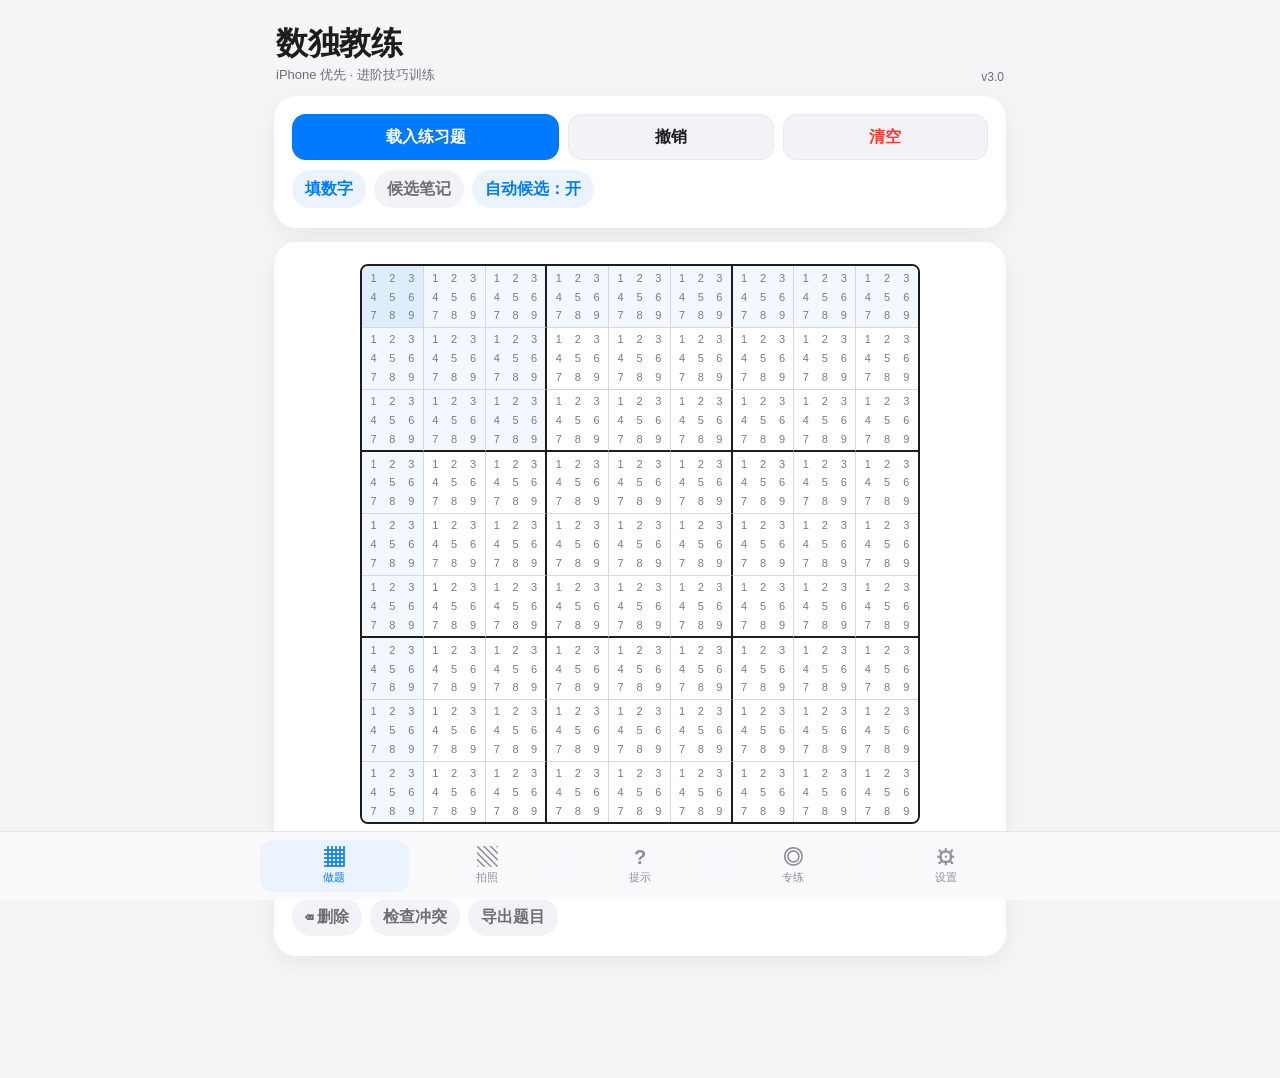
==== test/index.html @ b289c88f "Add files via upload" ====
<!doctype html>
<html lang="zh-CN">
<head>
<meta charset="utf-8">
<meta name="viewport" content="width=device-width,initial-scale=1,viewport-fit=cover,user-scalable=no">
<title>数独教练</title>
<meta name="theme-color" content="#f5f5f7">
<meta name="apple-mobile-web-app-capable" content="yes">
<meta name="apple-mobile-web-app-status-bar-style" content="default">
<meta name="apple-mobile-web-app-title" content="数独教练">
<link rel="manifest" href="./manifest.webmanifest">
<link rel="apple-touch-icon" href="./icons/icon-192.png">
<style>
:root{
  --bg:#f5f5f7;--card:#fff;--text:#1d1d1f;--muted:#6e6e73;--line:#d2d2d7;
  --accent:#007aff;--accent-soft:#eaf3ff;--danger:#ff3b30;--ok:#34c759;
  --shadow:0 8px 24px rgba(0,0,0,.06);
}
*{box-sizing:border-box;-webkit-tap-highlight-color:transparent}
html,body{margin:0;background:var(--bg);color:var(--text);font-family:-apple-system,BlinkMacSystemFont,"SF Pro Text","PingFang SC","Helvetica Neue",Arial,sans-serif}
body{padding:env(safe-area-inset-top) 0 calc(86px + env(safe-area-inset-bottom));}
button,select,input{font:inherit}
button{border:0;background:none;color:inherit}
.app{max-width:760px;margin:auto;padding:14px 14px 22px}
.topbar{display:flex;align-items:flex-end;justify-content:space-between;gap:12px;padding:4px 2px 12px}
.brand h1{font-size:28px;line-height:1.1;margin:0;font-weight:800;letter-spacing:-.4px}
.brand p{margin:5px 0 0;font-size:13px;color:var(--muted)}
.version{font-size:12px;color:var(--muted);white-space:nowrap}
.card{background:var(--card);border-radius:22px;padding:14px;box-shadow:var(--shadow);margin-bottom:14px}
.hero-actions{display:grid;grid-template-columns:1.3fr 1fr 1fr;gap:9px}
.btn{min-height:46px;border-radius:14px;padding:10px 12px;background:#f2f2f7;font-weight:650;color:var(--text);border:1px solid rgba(0,0,0,.04)}
.btn.primary{background:var(--accent);color:#fff}
.btn.soft{background:var(--accent-soft);color:var(--accent)}
.btn.danger{color:var(--danger)}
.btn:active{transform:scale(.985)}
.sudoku-wrap{display:flex;justify-content:center;padding:4px 0 8px}
.board{width:min(100%,560px);aspect-ratio:1;display:grid;grid-template-columns:repeat(9,1fr);background:#fff;border:2.5px solid #1d1d1f;border-radius:8px;overflow:hidden}
.cell{position:relative;min-width:0;border-right:1px solid #d8d8dc;border-bottom:1px solid #d8d8dc;background:#fff}
.cell:nth-child(3n){border-right:2px solid #1d1d1f}
.cell:nth-child(9n){border-right:0}
.cell:nth-child(n+19):nth-child(-n+27),.cell:nth-child(n+46):nth-child(-n+54){border-bottom:2px solid #1d1d1f}
.cell:nth-child(n+73){border-bottom:0}
.cell.selected{background:#dfeeff}
.cell.peer{background:#f3f8ff}
.cell.same{background:#eaf3ff}
.cell.conflict{background:#ffe8e6}
.big{position:absolute;inset:0;display:flex;align-items:center;justify-content:center;font-size:clamp(20px,6.7vw,34px);font-weight:600}
.given .big{font-weight:800;color:#111}
.user .big{color:var(--accent)}
.cands{position:absolute;inset:2px;display:grid;grid-template-columns:repeat(3,1fr);grid-template-rows:repeat(3,1fr);font-size:clamp(7px,2.2vw,11px);color:#7a7a80}
.cand{display:flex;align-items:center;justify-content:center}
.keypad{display:grid;grid-template-columns:repeat(9,1fr);gap:6px;margin-top:10px}
.key{min-height:46px;border-radius:12px;background:#f2f2f7;color:var(--accent);font-size:22px;font-weight:700}
.key:active{background:#e5e5ea}
.mode-row{display:flex;gap:8px;margin-top:10px;overflow:auto;padding-bottom:2px}
.pill{flex:0 0 auto;min-height:38px;border-radius:999px;padding:8px 13px;background:#f2f2f7;color:var(--muted);font-weight:650}
.pill.active{background:var(--accent-soft);color:var(--accent)}
.section-title{font-size:19px;font-weight:800;margin:2px 0 10px}
.hint-box{background:#f7f7f9;border-radius:16px;padding:13px;line-height:1.6;font-size:14px;min-height:84px}
.hint-actions{display:grid;grid-template-columns:repeat(3,1fr);gap:8px;margin-top:10px}
.progress-shell{height:10px;background:#e5e5ea;border-radius:999px;overflow:hidden;margin-top:12px}
.progress-bar{height:100%;width:0;background:var(--accent);transition:width .2s ease}
.progress-meta{display:flex;justify-content:space-between;gap:10px;margin-top:8px;font-size:12px;color:var(--muted)}
.photo-box{border:1px dashed #c7c7cc;border-radius:18px;padding:14px;text-align:center;background:#fafafa}
.photo-box img{max-width:100%;border-radius:14px;display:none;margin-top:10px}
.review-grid{display:grid;grid-template-columns:repeat(9,1fr);gap:3px;margin-top:10px}
.review-cell{aspect-ratio:1;display:flex;align-items:center;justify-content:center;border-radius:7px;background:#f2f2f7;font-size:14px}
.review-cell.low{background:#fff2d7}
.practice-controls{display:grid;grid-template-columns:1fr 1fr;gap:8px}
.practice-board{margin-top:10px;border:2px solid #1d1d1f;border-radius:8px;overflow:hidden;display:grid;grid-template-columns:repeat(9,1fr);aspect-ratio:1;background:white}
.pcell{position:relative;border-right:1px solid #ddd;border-bottom:1px solid #ddd}
.pcell:nth-child(3n){border-right:2px solid #222}.pcell:nth-child(9n){border-right:0}
.pcell:nth-child(n+19):nth-child(-n+27),.pcell:nth-child(n+46):nth-child(-n+54){border-bottom:2px solid #222}.pcell:nth-child(n+73){border-bottom:0}
.pcands{position:absolute;inset:1px;display:grid;grid-template-columns:repeat(3,1fr);font-size:clamp(7px,2vw,11px)}
.pc{display:flex;align-items:center;justify-content:center;border-radius:4px}
.pc.pick{background:#dfeeff;color:var(--accent);font-weight:800}.pc.answer{background:#dcfce7;color:#166534;font-weight:800}
.tabbar{position:fixed;left:0;right:0;bottom:0;z-index:20;background:rgba(250,250,252,.92);backdrop-filter:blur(18px);-webkit-backdrop-filter:blur(18px);border-top:1px solid rgba(0,0,0,.08);padding:8px max(10px,env(safe-area-inset-right)) calc(8px + env(safe-area-inset-bottom)) max(10px,env(safe-area-inset-left))}
.tabbar-inner{max-width:760px;margin:auto;display:grid;grid-template-columns:repeat(5,1fr);gap:4px}
.tab{min-height:52px;border-radius:13px;font-size:11px;color:#8e8e93;display:flex;flex-direction:column;align-items:center;justify-content:center;gap:3px}
.tab b{font-size:20px;line-height:1}.tab.active{color:var(--accent);background:var(--accent-soft)}
.page{display:none}.page.active{display:block}
.setting-row{display:flex;justify-content:space-between;gap:14px;align-items:center;padding:12px 2px;border-bottom:1px solid #eee}
.setting-row:last-child{border-bottom:0}
.toggle{width:51px;height:31px;border-radius:999px;background:#d1d1d6;padding:2px;position:relative}
.toggle::after{content:"";position:absolute;width:27px;height:27px;border-radius:50%;background:white;left:2px;top:2px;box-shadow:0 1px 4px rgba(0,0,0,.2);transition:.2s}
.toggle.on{background:var(--ok)}.toggle.on::after{left:22px}
.small{font-size:12px;color:var(--muted);line-height:1.5}
.status-good{color:#16803b}.status-bad{color:var(--danger)}
@media(min-width:700px){.app{padding-top:22px}.brand h1{font-size:32px}.keypad{gap:9px}.card{padding:18px}}
</style>
</head>
<body>
<main class="app">
  <header class="topbar">
    <div class="brand"><h1>数独教练</h1><p>iPhone 优先 · 进阶技巧训练</p></div>
    <div class="version">v3.0</div>
  </header>

  <section id="page-solve" class="page active">
    <div class="card">
      <div class="hero-actions">
        <button class="btn primary" id="sampleBtn">载入练习题</button>
        <button class="btn" id="undoBtn">撤销</button>
        <button class="btn danger" id="clearBtn">清空</button>
      </div>
      <div class="mode-row">
        <button class="pill active" id="valueModeBtn">填数字</button>
        <button class="pill" id="candidateModeBtn">候选笔记</button>
        <button class="pill active" id="autoCandBtn">自动候选：开</button>
      </div>
    </div>

    <div class="card">
      <div class="sudoku-wrap"><div id="board" class="board" aria-label="数独棋盘"></div></div>
      <div id="keypad" class="keypad"></div>
      <div class="mode-row">
        <button class="pill" id="eraseBtn">⌫ 删除</button>
        <button class="pill" id="checkBtn">检查冲突</button>
        <button class="pill" id="copyBtn">导出题目</button>
      </div>
    </div>
  </section>

  <section id="page-photo" class="page">
    <div class="card">
      <div class="section-title">拍照 / 照片导入</div>
      <div class="photo-box">
        <button class="btn primary" id="pickPhotoBtn">拍照或选择照片</button>
        <input id="photoInput" type="file" accept="image/*" capture="environment" hidden>
        <img id="photoPreview" alt="照片预览">
        <div class="small" style="margin-top:10px">建议正对数独拍摄。OCR 只在此页面按需加载，即使识别失败也不会影响做题功能。</div>
      </div>
      <button class="btn soft" id="recognizeBtn" style="width:100%;margin-top:12px" disabled>识别题目</button>
      <div class="progress-shell"><div id="ocrBar" class="progress-bar"></div></div>
      <div class="progress-meta"><span id="ocrStage">等待照片</span><span id="ocrPct">0%</span></div>
      <div id="ocrReview" class="review-grid"></div>
      <button class="btn primary" id="importOcrBtn" style="width:100%;margin-top:12px;display:none">确认导入棋盘</button>
    </div>
  </section>

  <section id="page-hint" class="page">
    <div class="card">
      <div class="section-title">分层提示</div>
      <div class="hint-box" id="hintBox">先在“做题”页输入或导入数独，再回来获取提示。</div>
      <div class="hint-actions">
        <button class="btn primary" data-hint="1">提示 1</button>
        <button class="btn" data-hint="2">提示 2</button>
        <button class="btn soft" data-hint="3">完整逻辑</button>
      </div>
      <div class="small" style="margin-top:10px">当前版本优先识别：单数、隐藏单数、锁定候选、裸对、XY-Wing、W-Wing。后续可继续加 AIC / ALS 等。</div>
    </div>
  </section>

  <section id="page-practice" class="page">
    <div class="card">
      <div class="section-title">特定技巧专练</div>
      <div class="practice-controls">
        <select class="btn" id="practiceSkill">
          <option value="w">W-Wing</option><option value="xy">XY-Wing</option><option value="x">X-Wing</option>
        </select>
        <button class="btn primary" id="newPracticeBtn">生成新题</button>
      </div>
      <div id="practiceBoard" class="practice-board"></div>
      <div class="mode-row">
        <button class="pill" id="practiceCheck">检查</button>
        <button class="pill" id="practiceHint">提示</button>
        <button class="pill" id="practiceAnswer">答案</button>
      </div>
      <div id="practiceMsg" class="hint-box" style="margin-top:10px">点“生成新题”开始。</div>
    </div>
  </section>

  <section id="page-settings" class="page">
    <div class="card">
      <div class="section-title">设置</div>
      <div class="setting-row"><div><b>自动候选</b><div class="small">空格自动显示合法候选</div></div><button class="toggle on" id="autoToggle"></button></div>
      <div class="setting-row"><div><b>高亮同数字</b><div class="small">选择数字时高亮同数字</div></div><button class="toggle on" id="sameToggle"></button></div>
      <div class="setting-row"><div><b>安装状态</b><div class="small" id="installState">检测中…</div></div></div>
      <div class="setting-row"><div><b>数据</b><div class="small">当前版本仅保存在本机浏览器中</div></div><button class="btn" id="resetBtn">重置</button></div>
    </div>
  </section>
</main>

<nav class="tabbar">
  <div class="tabbar-inner">
    <button class="tab active" data-page="solve"><b>▦</b><span>做题</span></button>
    <button class="tab" data-page="photo"><b>▧</b><span>拍照</span></button>
    <button class="tab" data-page="hint"><b>?</b><span>提示</span></button>
    <button class="tab" data-page="practice"><b>◎</b><span>专练</span></button>
    <button class="tab" data-page="settings"><b>⚙</b><span>设置</span></button>
  </div>
</nav>

<script>
(()=>{
'use strict';
const ALL=[1,2,3,4,5,6,7,8,9];
const state={values:Array(81).fill(0),givens:new Set(),notes:Array.from({length:81},()=>new Set()),selected:0,mode:'value',auto:true,highlightSame:true,history:[],ocr:Array(81).fill(0)};
const $=s=>document.querySelector(s), $$=s=>[...document.querySelectorAll(s)];
const rc=i=>[Math.floor(i/9),i%9], idx=(r,c)=>r*9+c, name=i=>{const [r,c]=rc(i);return `R${r+1}C${c+1}`};
function peers(i){const [r,c]=rc(i),s=new Set();for(let k=0;k<9;k++){s.add(idx(r,k));s.add(idx(k,c))}const br=Math.floor(r/3)*3,bc=Math.floor(c/3)*3;for(let rr=br;rr<br+3;rr++)for(let cc=bc;cc<bc+3;cc++)s.add(idx(rr,cc));s.delete(i);return s}
function cand(i){if(state.values[i])return [];const used=new Set([...peers(i)].map(j=>state.values[j]).filter(Boolean));return ALL.filter(n=>!used.has(n))}
function snapshot(){state.history.push({values:[...state.values],givens:[...state.givens],notes:state.notes.map(s=>[...s])});if(state.history.length>40)state.history.shift()}
function restore(x){state.values=[...x.values];state.givens=new Set(x.givens);state.notes=x.notes.map(a=>new Set(a));render()}
function hasConflict(i){const v=state.values[i];if(!v)return false;return [...peers(i)].some(j=>state.values[j]===v)}
function render(){
 const b=$('#board');b.innerHTML='';
 const pset=peers(state.selected), sv=state.values[state.selected];
 for(let i=0;i<81;i++){
   const d=document.createElement('button');d.type='button';d.className='cell';
   if(i===state.selected)d.classList.add('selected');else if(pset.has(i))d.classList.add('peer');
   if(state.highlightSame&&sv&&state.values[i]===sv)d.classList.add('same');
   if(hasConflict(i))d.classList.add('conflict');
   if(state.givens.has(i))d.classList.add('given');else if(state.values[i])d.classList.add('user');
   if(state.values[i]){const x=document.createElement('div');x.className='big';x.textContent=state.values[i];d.appendChild(x)}
   else{const cs=document.createElement('div');cs.className='cands';const arr=state.auto?cand(i):[...state.notes[i]];for(const n of ALL){const s=document.createElement('span');s.className='cand';s.textContent=arr.includes(n)?n:'';cs.appendChild(s)}d.appendChild(cs)}
   d.addEventListener('click',()=>{state.selected=i;render()});b.appendChild(d);
 }
 $('#autoCandBtn').textContent='自动候选：'+(state.auto?'开':'关');$('#autoCandBtn').classList.toggle('active',state.auto);$('#autoToggle').classList.toggle('on',state.auto);$('#sameToggle').classList.toggle('on',state.highlightSame);
 try{localStorage.setItem('sudokuCoachV3',JSON.stringify({values:state.values,givens:[...state.givens],notes:state.notes.map(s=>[...s]),auto:state.auto,highlightSame:state.highlightSame}))}catch(e){}
}
function enter(n){
 const i=state.selected;if(state.givens.has(i))return;snapshot();
 if(state.mode==='value'){state.values[i]=state.values[i]===n?0:n;state.notes[i].clear()}
 else if(!state.values[i]){state.notes[i].has(n)?state.notes[i].delete(n):state.notes[i].add(n)}
 render()
}
function erase(){const i=state.selected;if(state.givens.has(i))return;snapshot();state.values[i]=0;state.notes[i].clear();render()}
function loadSample(){
 const s='380000000067080053509300008978001346050763009603008570795632000842000635136800297';
 snapshot();state.values=[...s].map(Number);state.givens=new Set(state.values.map((v,i)=>v?i:-1).filter(i=>i>=0));state.notes=Array.from({length:81},()=>new Set());render()
}
for(const n of ALL){const k=document.createElement('button');k.type='button';k.className='key';k.textContent=n;k.addEventListener('click',()=>enter(n));$('#keypad').appendChild(k)}
$('#sampleBtn').onclick=loadSample;
$('#clearBtn').onclick=()=>{snapshot();state.values.fill(0);state.givens.clear();state.notes=Array.from({length:81},()=>new Set());render()};
$('#undoBtn').onclick=()=>{const x=state.history.pop();if(x)restore(x)};
$('#eraseBtn').onclick=erase;
$('#valueModeBtn').onclick=()=>{state.mode='value';$('#valueModeBtn').classList.add('active');$('#candidateModeBtn').classList.remove('active')};
$('#candidateModeBtn').onclick=()=>{state.mode='note';$('#candidateModeBtn').classList.add('active');$('#valueModeBtn').classList.remove('active')};
$('#autoCandBtn').onclick=()=>{state.auto=!state.auto;render()};
$('#autoToggle').onclick=()=>{state.auto=!state.auto;render()};
$('#sameToggle').onclick=()=>{state.highlightSame=!state.highlightSame;render()};
$('#checkBtn').onclick=()=>{const bad=state.values.some((v,i)=>v&&hasConflict(i));alert(bad?'存在行、列或宫冲突。':'当前没有直接冲突。')};
$('#copyBtn').onclick=()=>{const s=state.values.join('');prompt('复制下面的81位题目字符串：',s)};
$('#resetBtn').onclick=()=>{localStorage.removeItem('sudokuCoachV3');location.reload()};

$$('.tab').forEach(t=>t.onclick=()=>{$$('.tab').forEach(x=>x.classList.remove('active'));t.classList.add('active');$$('.page').forEach(x=>x.classList.remove('active'));$('#page-'+t.dataset.page).classList.add('active')});

function units(){const out=[];for(let r=0;r<9;r++)out.push(ALL.map((_,c)=>idx(r,c)));for(let c=0;c<9;c++)out.push(ALL.map((_,r)=>idx(r,c)));for(let br=0;br<3;br++)for(let bc=0;bc<3;bc++){const a=[];for(let r=br*3;r<br*3+3;r++)for(let c=bc*3;c<bc*3+3;c++)a.push(idx(r,c));out.push(a)}return out}
function findStep(){
 // naked single
 for(let i=0;i<81;i++){const c=cand(i);if(!state.values[i]&&c.length===1)return{tech:'裸单',cells:[i],text:`${name(i)} 只有候选 ${c[0]}，因此确定为 ${c[0]}。`,short:'先找候选只剩一个的格。'}}
 // hidden single
 for(const u of units())for(const n of ALL){const ps=u.filter(i=>!state.values[i]&&cand(i).includes(n));if(ps.length===1)return{tech:'隐藏单数',cells:ps,text:`数字 ${n} 在当前单位中只剩 ${name(ps[0])} 可以放。`,short:`只盯数字 ${n}，检查某一行/列/宫是否只剩一个位置。`}}
 // locked candidate
 for(let br=0;br<3;br++)for(let bc=0;bc<3;bc++){const box=[];for(let r=br*3;r<br*3+3;r++)for(let c=bc*3;c<bc*3+3;c++)box.push(idx(r,c));for(const n of ALL){const ps=box.filter(i=>!state.values[i]&&cand(i).includes(n));if(ps.length>=2){const rs=new Set(ps.map(i=>rc(i)[0])),cs=new Set(ps.map(i=>rc(i)[1]));if(rs.size===1){const r=[...rs][0],elim=ALL.map((_,c)=>idx(r,c)).filter(i=>!box.includes(i)&&!state.values[i]&&cand(i).includes(n));if(elim.length)return{tech:'锁定候选（指向）',cells:ps,elim,text:`宫内数字 ${n} 只落在第 ${r+1} 行，因此该行宫外的 ${n} 可删除。`,short:`在某一宫内找数字 ${n} 是否被锁在同一行。`}}if(cs.size===1){const c=[...cs][0],elim=ALL.map((_,r)=>idx(r,c)).filter(i=>!box.includes(i)&&!state.values[i]&&cand(i).includes(n));if(elim.length)return{tech:'锁定候选（指向）',cells:ps,elim,text:`宫内数字 ${n} 只落在第 ${c+1} 列，因此该列宫外的 ${n} 可删除。`,short:`在某一宫内找数字 ${n} 是否被锁在同一列。`}}}}}
 // naked pair
 for(const u of units()){const bis=u.filter(i=>!state.values[i]&&cand(i).length===2);for(let a=0;a<bis.length;a++)for(let b=a+1;b<bis.length;b++){const ca=cand(bis[a]).join(''),cb=cand(bis[b]).join('');if(ca===cb){const nums=cand(bis[a]),elim=u.filter(i=>i!==bis[a]&&i!==bis[b]&&!state.values[i]&&cand(i).some(n=>nums.includes(n)));if(elim.length)return{tech:'裸对',cells:[bis[a],bis[b]],elim,text:`${name(bis[a])} 与 ${name(bis[b])} 构成 {${nums.join(',')}} 裸对，因此同单位其他格可删除这两个候选。`,short:`找两个候选完全相同的双候选格。`}}}}
 return null
}
$$('[data-hint]').forEach(btn=>btn.onclick=()=>{const step=findStep();const lv=+btn.dataset.hint;if(!step){$('#hintBox').textContent='当前基础引擎没有找到可直接推进的步骤。后续版本会继续增加 Wing/AIC 等更高阶链式技巧。';return}$('#hintBox').innerHTML=lv===1?`<b>${step.tech}</b><br>${step.short}`:lv===2?`<b>${step.tech}</b><br>关键位置：${step.cells.map(name).join('、')}${step.elim?'<br>关注可删除位置：'+step.elim.map(name).join('、'):''}`:`<b>${step.tech}</b><br>${step.text}`});

let photoFile=null;
$('#pickPhotoBtn').onclick=()=>$('#photoInput').click();
$('#photoInput').onchange=e=>{photoFile=e.target.files?.[0]||null;if(!photoFile)return;const url=URL.createObjectURL(photoFile);$('#photoPreview').src=url;$('#photoPreview').style.display='block';$('#recognizeBtn').disabled=false;$('#ocrStage').textContent='照片已载入';$('#ocrPct').textContent='0%'};
function progress(p,s){$('#ocrBar').style.width=p+'%';$('#ocrPct').textContent=Math.round(p)+'%';$('#ocrStage').textContent=s}
async function loadTesseract(){
 if(window.Tesseract)return;
 await new Promise((res,rej)=>{const sc=document.createElement('script');sc.src='https://cdn.jsdelivr.net/npm/tesseract.js@5/dist/tesseract.min.js';sc.onload=res;sc.onerror=()=>rej(new Error('OCR组件加载失败'));document.head.appendChild(sc)})
}
$('#recognizeBtn').onclick=async()=>{
 if(!photoFile)return;$('#recognizeBtn').disabled=true;progress(5,'准备图像');
 try{
   await loadTesseract();progress(18,'加载 OCR 引擎');
   const worker=await Tesseract.createWorker('eng',1,{logger:m=>{if(m.status==='recognizing text')progress(25+65*(m.progress||0),'识别中')}});await worker.setParameters({tessedit_char_whitelist:'123456789',tessedit_pageseg_mode:'6'});
   const {data}=await worker.recognize(photoFile);await worker.terminate();progress(94,'解析结果');
   // OCR整图仅作初步识别：取识别出的数字序列，用户需复核
   const digs=(data.text||'').replace(/[^1-9]/g,'').slice(0,81).split('').map(Number);state.ocr=Array(81).fill(0);digs.forEach((n,i)=>state.ocr[i]=n);renderReview();progress(100,'完成，请人工复核');$('#importOcrBtn').style.display='block';
 }catch(e){progress(0,'识别失败：'+e.message)}
 finally{$('#recognizeBtn').disabled=false}
};
function renderReview(){const g=$('#ocrReview');g.innerHTML='';for(let i=0;i<81;i++){const d=document.createElement('button');d.type='button';d.className='review-cell';d.textContent=state.ocr[i]||'';d.onclick=()=>{const v=prompt(`${name(i)}：输入 1-9，留空删除`,state.ocr[i]||'');if(v===null)return;state.ocr[i]=/^[1-9]$/.test(v)?+v:0;renderReview()};g.appendChild(d)}}
$('#importOcrBtn').onclick=()=>{snapshot();state.values=[...state.ocr];state.givens=new Set(state.values.map((v,i)=>v?i:-1).filter(i=>i>=0));render();$$('.tab').find(t=>t.dataset.page==='solve').click()};

let prac={cells:Array.from({length:81},()=>new Set()),ans:[],sel:new Set(),msg:''};
function pkey(i,n){return i+'-'+n} function prAdd(i,ns){ns.forEach(n=>prac.cells[i].add(n))}
function genPractice(){
 prac={cells:Array.from({length:81},()=>new Set()),ans:[],sel:new Set(),msg:''};const sk=$('#practiceSkill').value;
 if(sk==='w'){prAdd(idx(1,1),[1,2]);prAdd(idx(1,5),[1,3]);prAdd(idx(6,5),[1,4]);prAdd(idx(6,7),[1,2]);prAdd(idx(1,7),[2,5]);prac.ans=[[idx(1,7),2]];prac.msg='寻找两个相同双候选翼，并用强链把其中一个数字连接起来。'}
 else if(sk==='xy'){prAdd(idx(4,4),[1,2]);prAdd(idx(4,1),[1,3]);prAdd(idx(1,4),[2,3]);prAdd(idx(1,1),[3,4]);prac.ans=[[idx(1,1),3]];prac.msg='找枢轴 {A,B} 与两个翼 {A,C}/{B,C}。'}
 else {prAdd(idx(1,2),[1,3]);prAdd(idx(1,7),[1,4]);prAdd(idx(6,2),[1,2]);prAdd(idx(6,7),[1,5]);prAdd(idx(3,2),[1,6]);prAdd(idx(8,7),[1,7]);prac.ans=[[idx(3,2),1],[idx(8,7),1]];prac.msg='只盯同一个数字，找两行×两列矩形。'}
 renderPractice();$('#practiceMsg').textContent='点选你认为可以删除的候选数字。'
}
function renderPractice(show=false){const b=$('#practiceBoard');b.innerHTML='';const aset=new Set(prac.ans.map(x=>pkey(...x)));for(let i=0;i<81;i++){const c=document.createElement('div');c.className='pcell';const cs=document.createElement('div');cs.className='pcands';for(const n of ALL){const s=document.createElement('button');s.type='button';s.className='pc';s.textContent=prac.cells[i].has(n)?n:'';const k=pkey(i,n);if(prac.sel.has(k))s.classList.add('pick');if(show&&aset.has(k))s.classList.add('answer');if(s.textContent)s.onclick=()=>{prac.sel.has(k)?prac.sel.delete(k):prac.sel.add(k);renderPractice(show)};cs.appendChild(s)}c.appendChild(cs);b.appendChild(c)}}
$('#newPracticeBtn').onclick=genPractice;$('#practiceHint').onclick=()=>$('#practiceMsg').textContent=prac.msg||'先生成一题。';$('#practiceAnswer').onclick=()=>{renderPractice(true);$('#practiceMsg').textContent='绿色候选为可删除答案。'};$('#practiceCheck').onclick=()=>{const a=new Set(prac.ans.map(x=>pkey(...x)));const ok=prac.sel.size===a.size&&[...prac.sel].every(x=>a.has(x));$('#practiceMsg').textContent=ok?'正确。':'还不完全正确，可以再观察结构。'};

try{const x=JSON.parse(localStorage.getItem('sudokuCoachV3')||'null');if(x){state.values=x.values||state.values;state.givens=new Set(x.givens||[]);state.notes=(x.notes||[]).length===81?x.notes.map(a=>new Set(a)):state.notes;state.auto=x.auto!==false;state.highlightSame=x.highlightSame!==false}}catch(e){}
$('#installState').textContent=window.matchMedia('(display-mode: standalone)').matches?'已从主屏幕作为 App 运行':'当前在浏览器中运行，可“添加到主屏幕”';
render();genPractice();
})();
</script>
<script>
if('serviceWorker' in navigator){window.addEventListener('load',()=>navigator.serviceWorker.register('./service-worker.js').catch(console.warn))}
</script>
</body></html>
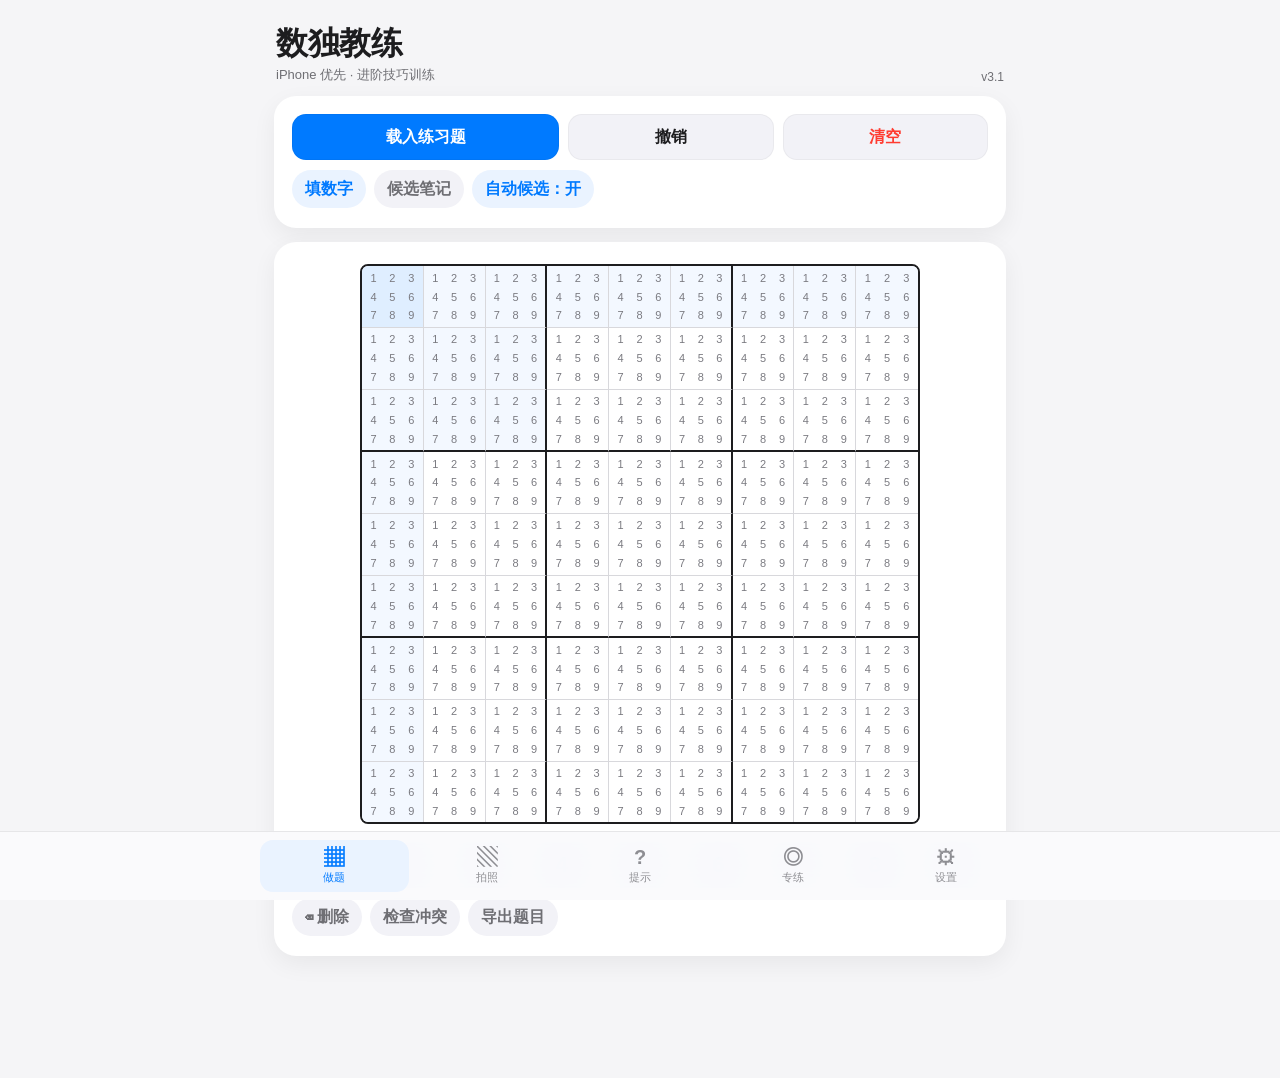
==== commit 4d706672: "Add files via upload" ====
--- a/test/index.html
+++ b/test/index.html
@@ -63,6 +63,18 @@
 .progress-meta{display:flex;justify-content:space-between;gap:10px;margin-top:8px;font-size:12px;color:var(--muted)}
 .photo-box{border:1px dashed #c7c7cc;border-radius:18px;padding:14px;text-align:center;background:#fafafa}
 .photo-box img{max-width:100%;border-radius:14px;display:none;margin-top:10px}
+.photo-stage{position:relative;margin-top:12px;display:none;touch-action:none}
+.photo-stage canvas{display:block;width:100%;height:auto;border-radius:14px;background:#111}
+.crop-corner{position:absolute;width:30px;height:30px;border-radius:50%;background:var(--accent);border:4px solid #fff;box-shadow:0 2px 8px rgba(0,0,0,.22);transform:translate(-50%,-50%);touch-action:none}
+.crop-help{margin-top:9px;font-size:12px;color:var(--muted);line-height:1.5}
+.review-grid{border:2px solid #1d1d1f;border-radius:8px;overflow:hidden;gap:0;background:#fff}
+.review-cell{border-radius:0;border-right:1px solid #d8d8dc;border-bottom:1px solid #d8d8dc;background:#fff}
+.review-cell:nth-child(3n){border-right:2px solid #1d1d1f}
+.review-cell:nth-child(9n){border-right:0}
+.review-cell:nth-child(n+19):nth-child(-n+27),.review-cell:nth-child(n+46):nth-child(-n+54){border-bottom:2px solid #1d1d1f}
+.review-cell:nth-child(n+73){border-bottom:0}
+.review-cell.low{background:#fff2d7}
+
 .review-grid{display:grid;grid-template-columns:repeat(9,1fr);gap:3px;margin-top:10px}
 .review-cell{aspect-ratio:1;display:flex;align-items:center;justify-content:center;border-radius:7px;background:#f2f2f7;font-size:14px}
 .review-cell.low{background:#fff2d7}
@@ -93,7 +105,7 @@
 <main class="app">
   <header class="topbar">
     <div class="brand"><h1>数独教练</h1><p>iPhone 优先 · 进阶技巧训练</p></div>
-    <div class="version">v3.0</div>
+    <div class="version">v3.1</div>
   </header>
 
   <section id="page-solve" class="page active">
@@ -127,10 +139,20 @@
       <div class="photo-box">
         <button class="btn primary" id="pickPhotoBtn">拍照或选择照片</button>
         <input id="photoInput" type="file" accept="image/*" capture="environment" hidden>
-        <img id="photoPreview" alt="照片预览">
-        <div class="small" style="margin-top:10px">建议正对数独拍摄。OCR 只在此页面按需加载，即使识别失败也不会影响做题功能。</div>
-      </div>
-      <button class="btn soft" id="recognizeBtn" style="width:100%;margin-top:12px" disabled>识别题目</button>
+        <div id="photoStage" class="photo-stage">
+          <canvas id="photoCanvas"></canvas>
+          <button type="button" class="crop-corner" id="corner0" aria-label="左上角"></button>
+          <button type="button" class="crop-corner" id="corner1" aria-label="右上角"></button>
+          <button type="button" class="crop-corner" id="corner2" aria-label="右下角"></button>
+          <button type="button" class="crop-corner" id="corner3" aria-label="左下角"></button>
+        </div>
+        <div class="crop-help">照片载入后，把 4 个蓝点拖到数独外框四个角。新版会先切成 81 格，再过滤小号备注数字，只把“居中、尺寸足够大的主数字”交给 OCR。</div>
+      </div>
+      <div class="hero-actions" style="margin-top:12px">
+        <button class="btn" id="resetCornersBtn" disabled>重置四角</button>
+        <button class="btn" id="rotatePhotoBtn" disabled>旋转90°</button>
+        <button class="btn soft" id="recognizeBtn" disabled>识别题目</button>
+      </div>
       <div class="progress-shell"><div id="ocrBar" class="progress-bar"></div></div>
       <div class="progress-meta"><span id="ocrStage">等待照片</span><span id="ocrPct">0%</span></div>
       <div id="ocrReview" class="review-grid"></div>
@@ -260,27 +282,116 @@
 }
 $$('[data-hint]').forEach(btn=>btn.onclick=()=>{const step=findStep();const lv=+btn.dataset.hint;if(!step){$('#hintBox').textContent='当前基础引擎没有找到可直接推进的步骤。后续版本会继续增加 Wing/AIC 等更高阶链式技巧。';return}$('#hintBox').innerHTML=lv===1?`<b>${step.tech}</b><br>${step.short}`:lv===2?`<b>${step.tech}</b><br>关键位置：${step.cells.map(name).join('、')}${step.elim?'<br>关注可删除位置：'+step.elim.map(name).join('、'):''}`:`<b>${step.tech}</b><br>${step.text}`});
 
-let photoFile=null;
+let photoImage=null, photoRotation=0, photoCorners=[], reviewConfidence=Array(81).fill(0);
+const photoCanvas=$('#photoCanvas'), photoCtx=photoCanvas.getContext('2d',{willReadFrequently:true});
+const cornerEls=[0,1,2,3].map(i=>$('#corner'+i));
+
 $('#pickPhotoBtn').onclick=()=>$('#photoInput').click();
-$('#photoInput').onchange=e=>{photoFile=e.target.files?.[0]||null;if(!photoFile)return;const url=URL.createObjectURL(photoFile);$('#photoPreview').src=url;$('#photoPreview').style.display='block';$('#recognizeBtn').disabled=false;$('#ocrStage').textContent='照片已载入';$('#ocrPct').textContent='0%'};
-function progress(p,s){$('#ocrBar').style.width=p+'%';$('#ocrPct').textContent=Math.round(p)+'%';$('#ocrStage').textContent=s}
+$('#photoInput').onchange=e=>{
+  const file=e.target.files?.[0]; if(!file)return;
+  const img=new Image();
+  img.onload=()=>{photoImage=img;photoRotation=0;drawPhoto();$('#recognizeBtn').disabled=false;$('#resetCornersBtn').disabled=false;$('#rotatePhotoBtn').disabled=false;progress(0,'照片已载入，请先对齐四角')};
+  img.src=URL.createObjectURL(file);
+};
+function rotatedDims(){return photoRotation%180===0?[photoImage.naturalWidth,photoImage.naturalHeight]:[photoImage.naturalHeight,photoImage.naturalWidth]}
+function drawPhoto(){
+  if(!photoImage)return;
+  const [rw,rh]=rotatedDims(), maxW=1000, scale=Math.min(1,maxW/rw);
+  photoCanvas.width=Math.round(rw*scale);photoCanvas.height=Math.round(rh*scale);
+  photoCtx.save();photoCtx.clearRect(0,0,photoCanvas.width,photoCanvas.height);photoCtx.scale(scale,scale);
+  if(photoRotation===0)photoCtx.drawImage(photoImage,0,0);
+  else if(photoRotation===90){photoCtx.translate(rw,0);photoCtx.rotate(Math.PI/2);photoCtx.drawImage(photoImage,0,0)}
+  else if(photoRotation===180){photoCtx.translate(rw,rh);photoCtx.rotate(Math.PI);photoCtx.drawImage(photoImage,0,0)}
+  else {photoCtx.translate(0,rh);photoCtx.rotate(-Math.PI/2);photoCtx.drawImage(photoImage,0,0)}
+  photoCtx.restore();$('#photoStage').style.display='block';resetCorners()
+}
+function resetCorners(){
+  const w=photoCanvas.width,h=photoCanvas.height,m=Math.max(12,Math.min(w,h)*.05);
+  photoCorners=[[m,m],[w-m,m],[w-m,h-m],[m,h-m]];updateCorners()
+}
+function updateCorners(){
+  const rect=photoCanvas.getBoundingClientRect(),sx=rect.width/photoCanvas.width,sy=rect.height/photoCanvas.height;
+  cornerEls.forEach((el,i)=>{el.style.left=photoCorners[i][0]*sx+'px';el.style.top=photoCorners[i][1]*sy+'px'})
+}
+window.addEventListener('resize',()=>{if(photoImage)updateCorners()});
+cornerEls.forEach((el,i)=>{
+  let drag=false;
+  const move=e=>{if(!drag)return;e.preventDefault();const rect=photoCanvas.getBoundingClientRect();const sx=photoCanvas.width/rect.width,sy=photoCanvas.height/rect.height;const p=e.touches?e.touches[0]:e;photoCorners[i]=[Math.max(0,Math.min(photoCanvas.width,(p.clientX-rect.left)*sx)),Math.max(0,Math.min(photoCanvas.height,(p.clientY-rect.top)*sy))];updateCorners()};
+  el.addEventListener('pointerdown',e=>{drag=true;el.setPointerCapture?.(e.pointerId);e.preventDefault()});
+  el.addEventListener('pointermove',move);el.addEventListener('pointerup',()=>drag=false);el.addEventListener('pointercancel',()=>drag=false)
+});
+$('#resetCornersBtn').onclick=resetCorners;
+$('#rotatePhotoBtn').onclick=()=>{photoRotation=(photoRotation+90)%360;drawPhoto()};
+
+function solve8(A,b){const n=8,M=A.map((r,i)=>[...r,b[i]]);for(let c=0;c<n;c++){let p=c;for(let r=c+1;r<n;r++)if(Math.abs(M[r][c])>Math.abs(M[p][c]))p=r;[M[c],M[p]]=[M[p],M[c]];const d=M[c][c];if(Math.abs(d)<1e-10)throw new Error('四角位置无效');for(let j=c;j<=n;j++)M[c][j]/=d;for(let r=0;r<n;r++)if(r!==c){const f=M[r][c];for(let j=c;j<=n;j++)M[r][j]-=f*M[c][j]}}return M.map(r=>r[n])}
+function homography(dst,src){const A=[],b=[];for(let k=0;k<4;k++){const [x,y]=dst[k],[u,v]=src[k];A.push([x,y,1,0,0,0,-u*x,-u*y]);b.push(u);A.push([0,0,0,x,y,1,-v*x,-v*y]);b.push(v)}return [...solve8(A,b),1]}
+function warpBoard(size=720){
+  const out=document.createElement('canvas');out.width=out.height=size;const oc=out.getContext('2d',{willReadFrequently:true});
+  const src=photoCtx.getImageData(0,0,photoCanvas.width,photoCanvas.height),dst=oc.createImageData(size,size);
+  const H=homography([[0,0],[size-1,0],[size-1,size-1],[0,size-1]],photoCorners),sd=src.data,dd=dst.data,sw=src.width,sh=src.height;
+  for(let y=0;y<size;y++)for(let x=0;x<size;x++){const den=H[6]*x+H[7]*y+H[8],u=(H[0]*x+H[1]*y+H[2])/den,v=(H[3]*x+H[4]*y+H[5])/den,xi=Math.round(u),yi=Math.round(v),di=(y*size+x)*4;if(xi>=0&&xi<sw&&yi>=0&&yi<sh){const si=(yi*sw+xi)*4;dd[di]=sd[si];dd[di+1]=sd[si+1];dd[di+2]=sd[si+2];dd[di+3]=255}else{dd[di]=dd[di+1]=dd[di+2]=255;dd[di+3]=255}}
+  oc.putImageData(dst,0,0);return out
+}
+function largestComponent(bin,w,h){
+  const seen=new Uint8Array(w*h);let best=null;const dirs=[[1,0],[-1,0],[0,1],[0,-1]];
+  for(let y=1;y<h-1;y++)for(let x=1;x<w-1;x++){const st=y*w+x;if(!bin[st]||seen[st])continue;let stack=[st],area=0,minx=x,maxx=x,miny=y,maxy=y;seen[st]=1;
+    while(stack.length){const q=stack.pop(),qy=Math.floor(q/w),qx=q-qy*w;area++;if(qx<minx)minx=qx;if(qx>maxx)maxx=qx;if(qy<miny)miny=qy;if(qy>maxy)maxy=qy;for(const [dx,dy] of dirs){const nx=qx+dx,ny=qy+dy,ni=ny*w+nx;if(nx>0&&nx<w-1&&ny>0&&ny<h-1&&bin[ni]&&!seen[ni]){seen[ni]=1;stack.push(ni)}}}
+    if(!best||area>best.area)best={area,minx,maxx,miny,maxy}
+  }return best
+}
+function analyzeCell(board,r,c){
+  const S=board.width,cell=S/9,pad=cell*.19,x=c*cell+pad,y=r*cell+pad,ww=cell-2*pad,hh=cell-2*pad,N=96;
+  const cv=document.createElement('canvas');cv.width=cv.height=N;const cx=cv.getContext('2d',{willReadFrequently:true});cx.drawImage(board,x,y,ww,hh,0,0,N,N);
+  const im=cx.getImageData(0,0,N,N),d=im.data;let mean=0;for(let k=0;k<d.length;k+=4)mean+=.299*d[k]+.587*d[k+1]+.114*d[k+2];mean/=N*N;const th=Math.max(75,Math.min(205,mean-34));const bin=new Uint8Array(N*N);
+  for(let p=0,k=0;p<bin.length;p++,k+=4){const g=.299*d[k]+.587*d[k+1]+.114*d[k+2],dark=g<th;bin[p]=dark?1:0;const v=dark?0:255;d[k]=d[k+1]=d[k+2]=v;d[k+3]=255}
+  cx.putImageData(im,0,0);const comp=largestComponent(bin,N,N);
+  if(!comp)return{canvas:cv,isMain:false,score:0};
+  const bw=comp.maxx-comp.minx+1,bh=comp.maxy-comp.miny+1,centerX=(comp.minx+comp.maxx+1)/(2*N),centerY=(comp.miny+comp.maxy+1)/(2*N),areaRatio=comp.area/(N*N);
+  // 主数字通常明显大于候选备注，并位于格子中部。窄的“1”也允许，所以宽度阈值较低。
+  const sizeOK=bh>=N*.40 && bw>=N*.07 && areaRatio>=.018;
+  const centerOK=centerX>=.16&&centerX<=.84&&centerY>=.18&&centerY<=.82;
+  const isMain=sizeOK&&centerOK;
+  const score=Math.min(100,Math.round((bh/N)*70+(areaRatio*300)));
+  return{canvas:cv,isMain,score,metrics:{bw,bh,areaRatio,centerX,centerY}}
+}
+function buildContactSheet(board){
+  const tile=108,gap=10,sheet=document.createElement('canvas');sheet.width=sheet.height=tile*9;const sc=sheet.getContext('2d',{willReadFrequently:true});sc.fillStyle='#fff';sc.fillRect(0,0,sheet.width,sheet.height);
+  const accepted=Array(81).fill(false),scores=Array(81).fill(0);let count=0;
+  for(let r=0;r<9;r++)for(let c=0;c<9;c++){const a=analyzeCell(board,r,c),i=idx(r,c);scores[i]=a.score;if(a.isMain){accepted[i]=true;count++;sc.drawImage(a.canvas,c*tile+gap,r*tile+gap,tile-2*gap,tile-2*gap)}}
+  return{sheet,tile,accepted,scores,count}
+}
 async function loadTesseract(){
  if(window.Tesseract)return;
  await new Promise((res,rej)=>{const sc=document.createElement('script');sc.src='https://cdn.jsdelivr.net/npm/tesseract.js@5/dist/tesseract.min.js';sc.onload=res;sc.onerror=()=>rej(new Error('OCR组件加载失败'));document.head.appendChild(sc)})
 }
+function progress(p,s){$('#ocrBar').style.width=p+'%';$('#ocrPct').textContent=Math.round(p)+'%';$('#ocrStage').textContent=s}
+function parseBoxes(data,tile,accepted,scores){
+  const vals=Array(81).fill(0),conf=Array(81).fill(0),items=[];
+  if(data.tsv){for(const line of data.tsv.trim().split(/\n/).slice(1)){const p=line.split('\t');if(p.length<12)continue;const text=(p.slice(11).join('\t')||'').replace(/[^1-9]/g,'');if(!text)continue;items.push({n:+text[0],left:+p[6],top:+p[7],width:+p[8],height:+p[9],cf:+p[10]})}}
+  if(!items.length&&data.words){for(const w of data.words||[]){const text=(w.text||'').replace(/[^1-9]/g,'');if(text&&w.bbox)items.push({n:+text[0],left:w.bbox.x0,top:w.bbox.y0,width:w.bbox.x1-w.bbox.x0,height:w.bbox.y1-w.bbox.y0,cf:w.confidence||0})}}
+  for(const it of items){const c=Math.floor((it.left+it.width/2)/tile),r=Math.floor((it.top+it.height/2)/tile);if(r<0||r>8||c<0||c>8)continue;const i=idx(r,c);if(!accepted[i])continue;if(it.n>=1&&it.n<=9&&it.cf>=25){vals[i]=it.n;conf[i]=Math.min(100,Math.round((it.cf+scores[i])/2))}}
+  return{vals,conf}
+}
 $('#recognizeBtn').onclick=async()=>{
- if(!photoFile)return;$('#recognizeBtn').disabled=true;progress(5,'准备图像');
+ if(!photoImage)return;$('#recognizeBtn').disabled=true;progress(4,'透视校正并切分 81 格');
  try{
-   await loadTesseract();progress(18,'加载 OCR 引擎');
-   const worker=await Tesseract.createWorker('eng',1,{logger:m=>{if(m.status==='recognizing text')progress(25+65*(m.progress||0),'识别中')}});await worker.setParameters({tessedit_char_whitelist:'123456789',tessedit_pageseg_mode:'6'});
-   const {data}=await worker.recognize(photoFile);await worker.terminate();progress(94,'解析结果');
-   // OCR整图仅作初步识别：取识别出的数字序列，用户需复核
-   const digs=(data.text||'').replace(/[^1-9]/g,'').slice(0,81).split('').map(Number);state.ocr=Array(81).fill(0);digs.forEach((n,i)=>state.ocr[i]=n);renderReview();progress(100,'完成，请人工复核');$('#importOcrBtn').style.display='block';
- }catch(e){progress(0,'识别失败：'+e.message)}
+   const board=warpBoard(720),pack=buildContactSheet(board);progress(16,`已过滤备注，仅保留 ${pack.count} 个疑似主数字格`);
+   await loadTesseract();progress(24,'加载 OCR 引擎');
+   const worker=await Tesseract.createWorker('eng',1,{logger:m=>{if(m.status==='recognizing text')progress(28+62*(m.progress||0),'批量识别主数字')}});
+   await worker.setParameters({tessedit_char_whitelist:'123456789',tessedit_pageseg_mode:'6',preserve_interword_spaces:'1'});
+   const {data}=await worker.recognize(pack.sheet);await worker.terminate();progress(94,'按 9×9 坐标映射结果');
+   const parsed=parseBoxes(data,pack.tile,pack.accepted,pack.scores);state.ocr=parsed.vals;reviewConfidence=parsed.conf;renderReview();progress(100,'完成：小备注格已留空，请复核橙色格');$('#importOcrBtn').style.display='block'
+ }catch(e){console.error(e);progress(0,'识别失败：'+e.message)}
  finally{$('#recognizeBtn').disabled=false}
 };
-function renderReview(){const g=$('#ocrReview');g.innerHTML='';for(let i=0;i<81;i++){const d=document.createElement('button');d.type='button';d.className='review-cell';d.textContent=state.ocr[i]||'';d.onclick=()=>{const v=prompt(`${name(i)}：输入 1-9，留空删除`,state.ocr[i]||'');if(v===null)return;state.ocr[i]=/^[1-9]$/.test(v)?+v:0;renderReview()};g.appendChild(d)}}
-$('#importOcrBtn').onclick=()=>{snapshot();state.values=[...state.ocr];state.givens=new Set(state.values.map((v,i)=>v?i:-1).filter(i=>i>=0));render();$$('.tab').find(t=>t.dataset.page==='solve').click()};
+function renderReview(){
+  const g=$('#ocrReview');g.innerHTML='';
+  for(let i=0;i<81;i++){const d=document.createElement('button');d.type='button';d.className='review-cell';if(state.ocr[i]&&reviewConfidence[i]<60)d.classList.add('low');d.textContent=state.ocr[i]||'';d.onclick=()=>{const v=prompt(`${name(i)}：输入 1-9；留空表示该格没有主数字`,state.ocr[i]||'');if(v===null)return;state.ocr[i]=/^[1-9]$/.test(v)?+v:0;reviewConfidence[i]=100;renderReview()};g.appendChild(d)}
+}
+$('#importOcrBtn').onclick=()=>{
+  snapshot();state.values=[...state.ocr];state.givens=new Set(state.values.map((v,i)=>v?i:-1).filter(i=>i>=0));state.notes=Array.from({length:81},()=>new Set());state.selected=0;render();
+  const solveTab=$$('.tab').find(t=>t.dataset.page==='solve');if(solveTab)solveTab.click()
+};
 
 let prac={cells:Array.from({length:81},()=>new Set()),ans:[],sel:new Set(),msg:''};
 function pkey(i,n){return i+'-'+n} function prAdd(i,ns){ns.forEach(n=>prac.cells[i].add(n))}
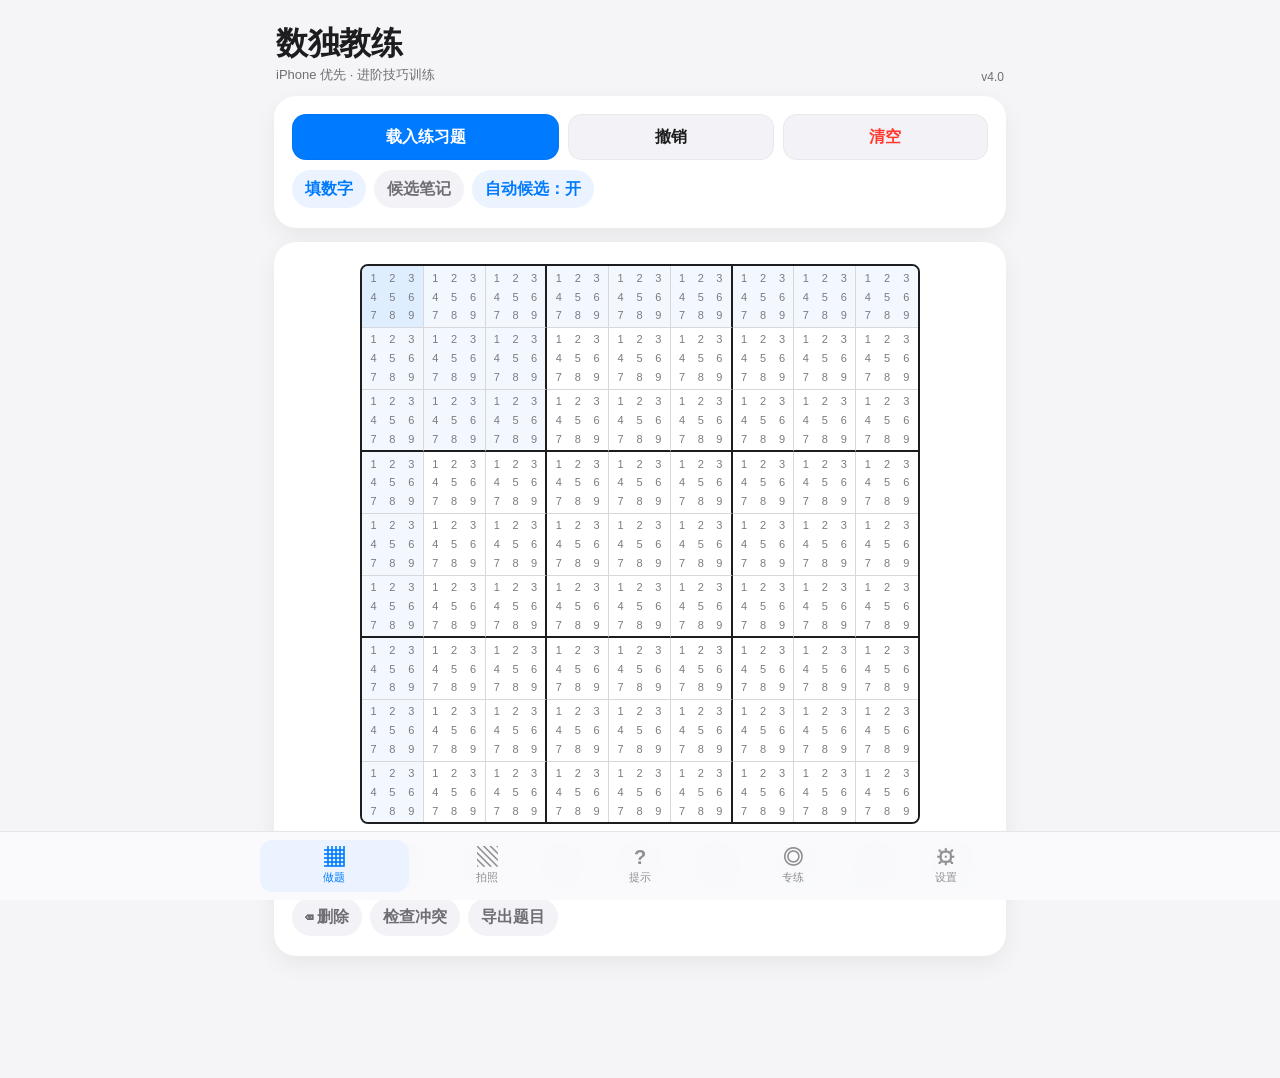
==== commit 1b146b25: "Add files via upload" ====
--- a/test/index.html
+++ b/test/index.html
@@ -105,7 +105,7 @@
 <main class="app">
   <header class="topbar">
     <div class="brand"><h1>数独教练</h1><p>iPhone 优先 · 进阶技巧训练</p></div>
-    <div class="version">v3.1</div>
+    <div class="version">v4.0</div>
   </header>
 
   <section id="page-solve" class="page active">
@@ -169,7 +169,8 @@
         <button class="btn" data-hint="2">提示 2</button>
         <button class="btn soft" data-hint="3">完整逻辑</button>
       </div>
-      <div class="small" style="margin-top:10px">当前版本优先识别：单数、隐藏单数、锁定候选、裸对、XY-Wing、W-Wing。后续可继续加 AIC / ALS 等。</div>
+      <button class="btn primary" id="applyHintBtn" style="width:100%;margin-top:10px">执行这一步</button>
+      <div class="small" style="margin-top:10px">支持：单数、锁定候选、数组、Fish、XY/XYZ/W-Wing、Skyscraper、2-String Kite；极难盘面会使用“矛盾链”给出可验证的排除理由。</div>
     </div>
   </section>
 
@@ -217,13 +218,13 @@
 (()=>{
 'use strict';
 const ALL=[1,2,3,4,5,6,7,8,9];
-const state={values:Array(81).fill(0),givens:new Set(),notes:Array.from({length:81},()=>new Set()),selected:0,mode:'value',auto:true,highlightSame:true,history:[],ocr:Array(81).fill(0)};
+const state={values:Array(81).fill(0),givens:new Set(),notes:Array.from({length:81},()=>new Set()),removed:Array.from({length:81},()=>new Set()),selected:0,mode:'value',auto:true,highlightSame:true,history:[],ocr:Array(81).fill(0),hintCells:new Set(),hintElims:new Set()};
 const $=s=>document.querySelector(s), $$=s=>[...document.querySelectorAll(s)];
 const rc=i=>[Math.floor(i/9),i%9], idx=(r,c)=>r*9+c, name=i=>{const [r,c]=rc(i);return `R${r+1}C${c+1}`};
 function peers(i){const [r,c]=rc(i),s=new Set();for(let k=0;k<9;k++){s.add(idx(r,k));s.add(idx(k,c))}const br=Math.floor(r/3)*3,bc=Math.floor(c/3)*3;for(let rr=br;rr<br+3;rr++)for(let cc=bc;cc<bc+3;cc++)s.add(idx(rr,cc));s.delete(i);return s}
-function cand(i){if(state.values[i])return [];const used=new Set([...peers(i)].map(j=>state.values[j]).filter(Boolean));return ALL.filter(n=>!used.has(n))}
-function snapshot(){state.history.push({values:[...state.values],givens:[...state.givens],notes:state.notes.map(s=>[...s])});if(state.history.length>40)state.history.shift()}
-function restore(x){state.values=[...x.values];state.givens=new Set(x.givens);state.notes=x.notes.map(a=>new Set(a));render()}
+function cand(i){if(state.values[i])return [];const used=new Set([...peers(i)].map(j=>state.values[j]).filter(Boolean));return ALL.filter(n=>!used.has(n)&&!state.removed[i].has(n))}
+function snapshot(){state.history.push({values:[...state.values],givens:[...state.givens],notes:state.notes.map(s=>[...s]),removed:state.removed.map(s=>[...s])});if(state.history.length>80)state.history.shift()}
+function restore(x){state.values=[...x.values];state.givens=new Set(x.givens);state.notes=x.notes.map(a=>new Set(a));state.removed=(x.removed||Array.from({length:81},()=>[])).map(a=>new Set(a));clearHintMark();render()}
 function hasConflict(i){const v=state.values[i];if(!v)return false;return [...peers(i)].some(j=>state.values[j]===v)}
 function render(){
  const b=$('#board');b.innerHTML='';
@@ -232,29 +233,29 @@
    const d=document.createElement('button');d.type='button';d.className='cell';
    if(i===state.selected)d.classList.add('selected');else if(pset.has(i))d.classList.add('peer');
    if(state.highlightSame&&sv&&state.values[i]===sv)d.classList.add('same');
-   if(hasConflict(i))d.classList.add('conflict');
+   if(hasConflict(i))d.classList.add('conflict');if(state.hintCells.has(i))d.classList.add('hint-focus');
    if(state.givens.has(i))d.classList.add('given');else if(state.values[i])d.classList.add('user');
    if(state.values[i]){const x=document.createElement('div');x.className='big';x.textContent=state.values[i];d.appendChild(x)}
-   else{const cs=document.createElement('div');cs.className='cands';const arr=state.auto?cand(i):[...state.notes[i]];for(const n of ALL){const s=document.createElement('span');s.className='cand';s.textContent=arr.includes(n)?n:'';cs.appendChild(s)}d.appendChild(cs)}
+   else{const cs=document.createElement('div');cs.className='cands';const arr=state.auto?cand(i):[...state.notes[i]];for(const n of ALL){const s=document.createElement('span');s.className='cand';s.textContent=arr.includes(n)?n:'';if(state.hintElims.has(i+'-'+n))s.classList.add('hint-elim');cs.appendChild(s)}d.appendChild(cs)}
    d.addEventListener('click',()=>{state.selected=i;render()});b.appendChild(d);
  }
  $('#autoCandBtn').textContent='自动候选：'+(state.auto?'开':'关');$('#autoCandBtn').classList.toggle('active',state.auto);$('#autoToggle').classList.toggle('on',state.auto);$('#sameToggle').classList.toggle('on',state.highlightSame);
- try{localStorage.setItem('sudokuCoachV3',JSON.stringify({values:state.values,givens:[...state.givens],notes:state.notes.map(s=>[...s]),auto:state.auto,highlightSame:state.highlightSame}))}catch(e){}
+ try{localStorage.setItem('sudokuCoachV4',JSON.stringify({values:state.values,givens:[...state.givens],notes:state.notes.map(s=>[...s]),removed:state.removed.map(s=>[...s]),auto:state.auto,highlightSame:state.highlightSame}))}catch(e){}
 }
 function enter(n){
  const i=state.selected;if(state.givens.has(i))return;snapshot();
- if(state.mode==='value'){state.values[i]=state.values[i]===n?0:n;state.notes[i].clear()}
+ if(state.mode==='value'){state.values[i]=state.values[i]===n?0:n;state.notes[i].clear();state.removed=Array.from({length:81},()=>new Set());clearHintMark()}
  else if(!state.values[i]){state.notes[i].has(n)?state.notes[i].delete(n):state.notes[i].add(n)}
  render()
 }
-function erase(){const i=state.selected;if(state.givens.has(i))return;snapshot();state.values[i]=0;state.notes[i].clear();render()}
+function erase(){const i=state.selected;if(state.givens.has(i))return;snapshot();state.values[i]=0;state.notes[i].clear();state.removed=Array.from({length:81},()=>new Set());clearHintMark();render()}
 function loadSample(){
  const s='380000000067080053509300008978001346050763009603008570795632000842000635136800297';
- snapshot();state.values=[...s].map(Number);state.givens=new Set(state.values.map((v,i)=>v?i:-1).filter(i=>i>=0));state.notes=Array.from({length:81},()=>new Set());render()
+ snapshot();state.values=[...s].map(Number);state.givens=new Set(state.values.map((v,i)=>v?i:-1).filter(i=>i>=0));state.notes=Array.from({length:81},()=>new Set());state.removed=Array.from({length:81},()=>new Set());clearHintMark();render()
 }
 for(const n of ALL){const k=document.createElement('button');k.type='button';k.className='key';k.textContent=n;k.addEventListener('click',()=>enter(n));$('#keypad').appendChild(k)}
 $('#sampleBtn').onclick=loadSample;
-$('#clearBtn').onclick=()=>{snapshot();state.values.fill(0);state.givens.clear();state.notes=Array.from({length:81},()=>new Set());render()};
+$('#clearBtn').onclick=()=>{snapshot();state.values.fill(0);state.givens.clear();state.notes=Array.from({length:81},()=>new Set());state.removed=Array.from({length:81},()=>new Set());clearHintMark();render()};
 $('#undoBtn').onclick=()=>{const x=state.history.pop();if(x)restore(x)};
 $('#eraseBtn').onclick=erase;
 $('#valueModeBtn').onclick=()=>{state.mode='value';$('#valueModeBtn').classList.add('active');$('#candidateModeBtn').classList.remove('active')};
@@ -262,25 +263,130 @@
 $('#autoCandBtn').onclick=()=>{state.auto=!state.auto;render()};
 $('#autoToggle').onclick=()=>{state.auto=!state.auto;render()};
 $('#sameToggle').onclick=()=>{state.highlightSame=!state.highlightSame;render()};
-$('#checkBtn').onclick=()=>{const bad=state.values.some((v,i)=>v&&hasConflict(i));alert(bad?'存在行、列或宫冲突。':'当前没有直接冲突。')};
+$('#checkBtn').onclick=()=>{const bad=state.values.some((v,i)=>v&&hasConflict(i)),dead=state.values.some((v,i)=>!v&&cand(i).length===0);alert(bad?'存在行、列或宫冲突。':dead?'存在没有任何候选的空格，请检查此前输入或候选删除。':'当前盘面没有直接冲突。')};
 $('#copyBtn').onclick=()=>{const s=state.values.join('');prompt('复制下面的81位题目字符串：',s)};
-$('#resetBtn').onclick=()=>{localStorage.removeItem('sudokuCoachV3');location.reload()};
+$('#resetBtn').onclick=()=>{localStorage.removeItem('sudokuCoachV4');location.reload()};
 
 $$('.tab').forEach(t=>t.onclick=()=>{$$('.tab').forEach(x=>x.classList.remove('active'));t.classList.add('active');$$('.page').forEach(x=>x.classList.remove('active'));$('#page-'+t.dataset.page).classList.add('active')});
 
-function units(){const out=[];for(let r=0;r<9;r++)out.push(ALL.map((_,c)=>idx(r,c)));for(let c=0;c<9;c++)out.push(ALL.map((_,r)=>idx(r,c)));for(let br=0;br<3;br++)for(let bc=0;bc<3;bc++){const a=[];for(let r=br*3;r<br*3+3;r++)for(let c=bc*3;c<bc*3+3;c++)a.push(idx(r,c));out.push(a)}return out}
+
+function clearHintMark(){state.hintCells.clear();state.hintElims.clear()}
+function unitRows(){return Array.from({length:9},(_,r)=>ALL.map((_,c)=>idx(r,c)))}
+function unitCols(){return Array.from({length:9},(_,c)=>ALL.map((_,r)=>idx(r,c)))}
+function unitBoxes(){const out=[];for(let br=0;br<3;br++)for(let bc=0;bc<3;bc++){const a=[];for(let r=br*3;r<br*3+3;r++)for(let c=bc*3;c<bc*3+3;c++)a.push(idx(r,c));out.push(a)}return out}
+function unitObjs(){return [...unitRows().map((cells,i)=>({type:'行',no:i+1,cells})),...unitCols().map((cells,i)=>({type:'列',no:i+1,cells})),...unitBoxes().map((cells,i)=>({type:'宫',no:i+1,cells}))]}
+function sees(a,b){return peers(a).has(b)}
+function comb(arr,k){const out=[];function f(s,cur){if(cur.length===k){out.push([...cur]);return}for(let i=s;i<arr.length;i++){cur.push(arr[i]);f(i+1,cur);cur.pop()}}f(0,[]);return out}
+function cm(){return Array.from({length:81},(_,i)=>new Set(cand(i)))}
+function exactPossible(forceI=-1,forceN=0){
+ const vals=[...state.values],removed=state.removed.map(s=>new Set(s));
+ if(forceI>=0){if(vals[forceI]&&vals[forceI]!==forceN)return false;if(!vals[forceI]&&!cand(forceI).includes(forceN))return false;vals[forceI]=forceN}
+ const rowUsed=Array.from({length:9},()=>new Set()),colUsed=Array.from({length:9},()=>new Set()),boxUsed=Array.from({length:9},()=>new Set());
+ for(let i=0;i<81;i++)if(vals[i]){const [r,c]=rc(i),b=Math.floor(r/3)*3+Math.floor(c/3),v=vals[i];if(rowUsed[r].has(v)||colUsed[c].has(v)||boxUsed[b].has(v))return false;rowUsed[r].add(v);colUsed[c].add(v);boxUsed[b].add(v)}
+ function rec(){
+   let bi=-1,bo=null;
+   for(let i=0;i<81;i++)if(!vals[i]){
+     const [r,c]=rc(i),b=Math.floor(r/3)*3+Math.floor(c/3),o=ALL.filter(n=>!rowUsed[r].has(n)&&!colUsed[c].has(n)&&!boxUsed[b].has(n)&&!removed[i].has(n));
+     if(!o.length)return false;if(bo===null||o.length<bo.length){bi=i;bo=o;if(o.length===1)break}
+   }
+   if(bi<0)return true;
+   const [r,c]=rc(bi),b=Math.floor(r/3)*3+Math.floor(c/3);
+   for(const n of bo){vals[bi]=n;rowUsed[r].add(n);colUsed[c].add(n);boxUsed[b].add(n);if(rec())return true;vals[bi]=0;rowUsed[r].delete(n);colUsed[c].delete(n);boxUsed[b].delete(n)}
+   return false
+ }
+ return rec()
+}
+function stepFill(tech,i,n,short,text,cells=[i]){return{tech,cells,fill:{i,n},elim:[],short,text}}
+function stepElim(tech,cells,elim,short,text){return{tech,cells,elim,short,text}}
+function strongLinks(n,C){
+ const out=[],seen=new Set();
+ for(const u of unitObjs()){const p=u.cells.filter(i=>!state.values[i]&&C[i].has(n));if(p.length===2){let [a,b]=p;if(a>b)[a,b]=[b,a];const k=a+'-'+b;if(!seen.has(k)){seen.add(k);out.push([a,b])}}}
+ return out
+}
+function validateStep(s){
+ if(!s)return null;
+ if(s.fill){if(!exactPossible(s.fill.i,s.fill.n))return null;return s}
+ if(s.elim?.length){const safe=s.elim.filter(e=>!exactPossible(e.i,e.n));if(!safe.length)return null;s.elim=safe;return s}
+ return s
+}
+function findPatternStep(){
+ if(state.values.some((v,i)=>v&&hasConflict(i)))return{tech:'盘面冲突',cells:[],elim:[],short:'先修正重复数字。',text:'当前行、列或宫存在重复数字，暂不能继续逻辑提示。'};
+ const C=cm();
+ // singles
+ for(let i=0;i<81;i++)if(!state.values[i]&&C[i].size===1){const n=[...C[i]][0];return stepFill('裸单',i,n,'找候选只剩一个的格。',`${name(i)} 只剩候选 ${n}，所以确定为 ${n}。`)}
+ for(const u of unitObjs())for(const n of ALL){const p=u.cells.filter(i=>!state.values[i]&&C[i].has(n));if(p.length===1)return stepFill('隐藏单数',p[0],n,`只盯数字 ${n}，检查${u.type}${u.no}。`,`${u.type}${u.no} 中数字 ${n} 只有 ${name(p[0])} 可以放，因此填入 ${n}。`)}
+ // locked candidates both directions
+ for(let b=0;b<9;b++)for(const n of ALL){const box=unitBoxes()[b],p=box.filter(i=>!state.values[i]&&C[i].has(n));if(p.length>=2){const rs=[...new Set(p.map(i=>rc(i)[0]))],cs=[...new Set(p.map(i=>rc(i)[1]))];if(rs.length===1){const r=rs[0],el=unitRows()[r].filter(i=>!box.includes(i)&&!state.values[i]&&C[i].has(n)).map(i=>({i,n}));if(el.length)return stepElim('锁定候选（指向）',p,el,`第${b+1}宫的 ${n} 被锁在第${r+1}行。`,`因此第${r+1}行、该宫外的候选 ${n} 可以删除。`)}if(cs.length===1){const c=cs[0],el=unitCols()[c].filter(i=>!box.includes(i)&&!state.values[i]&&C[i].has(n)).map(i=>({i,n}));if(el.length)return stepElim('锁定候选（指向）',p,el,`第${b+1}宫的 ${n} 被锁在第${c+1}列。`,`因此第${c+1}列、该宫外的候选 ${n} 可以删除。`)}}}
+ for(const u of [...unitObjs().slice(0,18)])for(const n of ALL){const p=u.cells.filter(i=>!state.values[i]&&C[i].has(n));if(p.length>=2){const bs=[...new Set(p.map(i=>{const [r,c]=rc(i);return Math.floor(r/3)*3+Math.floor(c/3)}))];if(bs.length===1){const b=bs[0],el=unitBoxes()[b].filter(i=>!u.cells.includes(i)&&!state.values[i]&&C[i].has(n)).map(i=>({i,n}));if(el.length)return stepElim('锁定候选（声明）',p,el,`${u.type}${u.no} 的 ${n} 全部落在第${b+1}宫。`,`因此第${b+1}宫其他格的候选 ${n} 可以删除。`)}}}
+ // naked subsets
+ for(const u of unitObjs()){const cells=u.cells.filter(i=>!state.values[i]&&C[i].size>=2&&C[i].size<=4);for(const k of [2,3,4])for(const g of comb(cells,k)){const un=new Set(g.flatMap(i=>[...C[i]]));if(un.size===k){const el=[];for(const j of u.cells)if(!g.includes(j)&&!state.values[j])for(const n of un)if(C[j].has(n))el.push({i:j,n});if(el.length){const nm=k===2?'裸对':k===3?'裸三数组':'裸四数组';return stepElim(nm,g,el,`${u.type}${u.no} 中 ${k} 个格只占用 ${k} 个候选。`,`这 ${k} 个数字必须由 ${g.map(name).join('、')} 占据，因此同单位其他格可删除 {${[...un].join(',')}}。`)}}}}
+ // hidden pair
+ for(const u of unitObjs())for(const [a,b] of comb(ALL,2)){const pa=u.cells.filter(i=>!state.values[i]&&C[i].has(a)),pb=u.cells.filter(i=>!state.values[i]&&C[i].has(b)),s=[...new Set([...pa,...pb])];if(pa.length===2&&pb.length===2&&s.length===2){const el=[];for(const i of s)for(const n of C[i])if(n!==a&&n!==b)el.push({i,n});if(el.length)return stepElim('隐藏数对',s,el,`${u.type}${u.no} 中 ${a}/${b} 都只出现在相同两个格。`,`因此 ${s.map(name).join('、')} 只能保留 ${a}/${b}。`)}}
+ function fish(size){
+   for(const n of ALL){
+     const rows=[...Array(9).keys()].filter(r=>{const cs=unitRows()[r].filter(i=>!state.values[i]&&C[i].has(n)).map(i=>rc(i)[1]);return cs.length>=2&&cs.length<=size});
+     for(const rs of comb(rows,size)){const cs=[...new Set(rs.flatMap(r=>unitRows()[r].filter(i=>!state.values[i]&&C[i].has(n)).map(i=>rc(i)[1])))];if(cs.length===size){const el=[];for(let r=0;r<9;r++)if(!rs.includes(r))for(const c of cs){const i=idx(r,c);if(!state.values[i]&&C[i].has(n))el.push({i,n})}if(el.length){const nm=size===2?'X-Wing':size===3?'Swordfish':'Jellyfish';return stepElim(nm,rs.flatMap(r=>cs.map(c=>idx(r,c))),el,`数字 ${n} 在 ${size} 行中只落在相同 ${size} 列。`,`形成 ${nm}，其他行这些列中的候选 ${n} 可以删除。`)}}}
+     const cols=[...Array(9).keys()].filter(c=>{const rs=unitCols()[c].filter(i=>!state.values[i]&&C[i].has(n)).map(i=>rc(i)[0]);return rs.length>=2&&rs.length<=size});
+     for(const cs of comb(cols,size)){const rs=[...new Set(cs.flatMap(c=>unitCols()[c].filter(i=>!state.values[i]&&C[i].has(n)).map(i=>rc(i)[0])))];if(rs.length===size){const el=[];for(let c=0;c<9;c++)if(!cs.includes(c))for(const r of rs){const i=idx(r,c);if(!state.values[i]&&C[i].has(n))el.push({i,n})}if(el.length){const nm=size===2?'X-Wing':size===3?'Swordfish':'Jellyfish';return stepElim(nm,cs.flatMap(c=>rs.map(r=>idx(r,c))),el,`数字 ${n} 在 ${size} 列中只落在相同 ${size} 行。`,`形成 ${nm}，其他列这些行中的候选 ${n} 可以删除。`)}}}
+   }
+   return null
+ }
+ let z=fish(2);if(z)return z;
+ // XY wing
+ const biv=[...Array(81).keys()].filter(i=>!state.values[i]&&C[i].size===2);
+ for(const p of biv){const ws=biv.filter(i=>i!==p&&sees(p,i));for(const a of ws)for(const b of ws)if(a<b&&!sees(a,b)){const ca=[...C[a]].filter(n=>C[p].has(n)),cb=[...C[b]].filter(n=>C[p].has(n));if(ca.length!==1||cb.length!==1||ca[0]===cb[0])continue;const za=[...C[a]].find(n=>!C[p].has(n)),zb=[...C[b]].find(n=>!C[p].has(n));if(za&&za===zb){const el=[...Array(81).keys()].filter(i=>!state.values[i]&&![p,a,b].includes(i)&&C[i].has(za)&&sees(i,a)&&sees(i,b)).map(i=>({i,n:za}));if(el.length)return stepElim('XY-Wing',[p,a,b],el,`${name(p)} 是枢轴，两侧双候选形成 XY-Wing。`,`两翼共同包含 ${za}；无论枢轴取哪个值，两翼至少一个为 ${za}，所以同时看见两翼的位置可删除 ${za}。`)}}}
+ // XYZ wing
+ const tri=[...Array(81).keys()].filter(i=>!state.values[i]&&C[i].size===3);
+ for(const p of tri){const ws=biv.filter(i=>sees(p,i)&&[...C[i]].every(n=>C[p].has(n)));for(const [a,b] of comb(ws,2)){const inter=[...C[a]].filter(n=>C[b].has(n)),un=new Set([...C[a],...C[b]]);if(inter.length===1&&un.size===3&&[...un].every(n=>C[p].has(n))){const n=inter[0],el=[...Array(81).keys()].filter(i=>!state.values[i]&&![p,a,b].includes(i)&&C[i].has(n)&&sees(i,p)&&sees(i,a)&&sees(i,b)).map(i=>({i,n}));if(el.length)return stepElim('XYZ-Wing',[p,a,b],el,`${name(p)} 与两个双候选翼形成 XYZ-Wing。`,`候选 ${n} 必在这三个关键格之一成立，因此同时看见三者的位置可删除 ${n}。`)}}}
+ // W-Wing
+ function sameSet(a,b){return a.size===b.size&&[...a].every(x=>b.has(x))}
+ for(const [a,b] of comb(biv,2)){if(!sameSet(C[a],C[b]))continue;const ns=[...C[a]];for(const bridge of ns){const other=ns.find(n=>n!==bridge);for(const [u,v] of strongLinks(bridge,C)){if((sees(a,u)&&sees(b,v))||(sees(a,v)&&sees(b,u))){const el=[...Array(81).keys()].filter(i=>!state.values[i]&&![a,b].includes(i)&&C[i].has(other)&&sees(i,a)&&sees(i,b)).map(i=>({i,n:other}));if(el.length)return stepElim('W-Wing',[a,b,u,v],el,`${name(a)} 与 ${name(b)} 是相同双候选，候选 ${bridge} 由一条强链连接两翼。`,`因此两翼至少一个必须取 ${other}，同时看见两翼的位置可删除 ${other}。`)}}}}
+ // Skyscraper
+ for(const n of ALL){
+   const R=[...Array(9).keys()].map(r=>unitRows()[r].filter(i=>!state.values[i]&&C[i].has(n))).filter(a=>a.length===2);
+   for(const [A,B] of comb(R,2)){const ac=A.map(i=>rc(i)[1]),bc=B.map(i=>rc(i)[1]),sh=ac.filter(c=>bc.includes(c));if(sh.length===1){const base=sh[0],ra=A.find(i=>rc(i)[1]!==base),rb=B.find(i=>rc(i)[1]!==base);if(ra!=null&&rb!=null&&!sees(ra,rb)){const el=[...Array(81).keys()].filter(i=>!state.values[i]&&C[i].has(n)&&![...A,...B].includes(i)&&sees(i,ra)&&sees(i,rb)).map(i=>({i,n}));if(el.length)return stepElim('Skyscraper',[...A,...B],el,`候选 ${n} 的两条行强链形成 Skyscraper。`,`两个“屋顶”至少一个为真，所以同时看见两个屋顶的位置可删除 ${n}。`)}}}
+   const Q=[...Array(9).keys()].map(c=>unitCols()[c].filter(i=>!state.values[i]&&C[i].has(n))).filter(a=>a.length===2);
+   for(const [A,B] of comb(Q,2)){const ar=A.map(i=>rc(i)[0]),br=B.map(i=>rc(i)[0]),sh=ar.filter(r=>br.includes(r));if(sh.length===1){const base=sh[0],ra=A.find(i=>rc(i)[0]!==base),rb=B.find(i=>rc(i)[0]!==base);if(ra!=null&&rb!=null&&!sees(ra,rb)){const el=[...Array(81).keys()].filter(i=>!state.values[i]&&C[i].has(n)&&![...A,...B].includes(i)&&sees(i,ra)&&sees(i,rb)).map(i=>({i,n}));if(el.length)return stepElim('Skyscraper',[...A,...B],el,`候选 ${n} 的两条列强链形成 Skyscraper。`,`两个“屋顶”至少一个为真，所以同时看见两个屋顶的位置可删除 ${n}。`)}}}
+ }
+ // 2-string kite
+ for(const n of ALL){const R=[...Array(9).keys()].map(r=>unitRows()[r].filter(i=>!state.values[i]&&C[i].has(n))).filter(a=>a.length===2),Q=[...Array(9).keys()].map(c=>unitCols()[c].filter(i=>!state.values[i]&&C[i].has(n))).filter(a=>a.length===2);for(const A of R)for(const B of Q)for(const a of A)for(const b of B){const [ar,ac]=rc(a),[br,bc]=rc(b);if(Math.floor(ar/3)===Math.floor(br/3)&&Math.floor(ac/3)===Math.floor(bc/3)){const ao=A.find(x=>x!==a),bo=B.find(x=>x!==b);const el=[...Array(81).keys()].filter(i=>!state.values[i]&&C[i].has(n)&&![...A,...B].includes(i)&&sees(i,ao)&&sees(i,bo)).map(i=>({i,n}));if(el.length)return stepElim('2-String Kite',[...A,...B],el,`候选 ${n} 的一条行强链和一条列强链在同一宫连接。`,`两条强链外端至少一个为真，同时看见外端的位置可删除 ${n}。`)}}}
+ z=fish(3);if(z)return z;z=fish(4);if(z)return z;
+ return null
+}
+function forcingStep(){
+ // Prefer bivalue / low-candidate cells and prove impossible candidates.
+ const cells=[...Array(81).keys()].filter(i=>!state.values[i]&&cand(i).length>=2).sort((a,b)=>cand(a).length-cand(b).length);
+ for(const i of cells.slice(0,30)){
+   const cs=cand(i),bad=[];
+   for(const n of cs)if(!exactPossible(i,n))bad.push(n);
+   if(bad.length===cs.length-1){const good=cs.find(n=>!bad.includes(n));return stepFill('矛盾链',i,good,`对 ${name(i)} 的候选逐一作“假设—验证”。`,`若假设 ${name(i)} 为 ${bad.join(' 或 ')}，继续推演都会导致盘面无解；因此 ${name(i)} 只能是 ${good}。`,[i])}
+   if(bad.length){const n=bad[0];return stepElim('矛盾链',[i],[{i,n}],`假设 ${name(i)}=${n}，检查是否会产生矛盾。`,`假设 ${name(i)}=${n} 后，沿现有约束继续推演会出现无解矛盾，因此可以排除候选 ${n}。`)}
+ }
+ return null
+}
 function findStep(){
- // naked single
- for(let i=0;i<81;i++){const c=cand(i);if(!state.values[i]&&c.length===1)return{tech:'裸单',cells:[i],text:`${name(i)} 只有候选 ${c[0]}，因此确定为 ${c[0]}。`,short:'先找候选只剩一个的格。'}}
- // hidden single
- for(const u of units())for(const n of ALL){const ps=u.filter(i=>!state.values[i]&&cand(i).includes(n));if(ps.length===1)return{tech:'隐藏单数',cells:ps,text:`数字 ${n} 在当前单位中只剩 ${name(ps[0])} 可以放。`,short:`只盯数字 ${n}，检查某一行/列/宫是否只剩一个位置。`}}
- // locked candidate
- for(let br=0;br<3;br++)for(let bc=0;bc<3;bc++){const box=[];for(let r=br*3;r<br*3+3;r++)for(let c=bc*3;c<bc*3+3;c++)box.push(idx(r,c));for(const n of ALL){const ps=box.filter(i=>!state.values[i]&&cand(i).includes(n));if(ps.length>=2){const rs=new Set(ps.map(i=>rc(i)[0])),cs=new Set(ps.map(i=>rc(i)[1]));if(rs.size===1){const r=[...rs][0],elim=ALL.map((_,c)=>idx(r,c)).filter(i=>!box.includes(i)&&!state.values[i]&&cand(i).includes(n));if(elim.length)return{tech:'锁定候选（指向）',cells:ps,elim,text:`宫内数字 ${n} 只落在第 ${r+1} 行，因此该行宫外的 ${n} 可删除。`,short:`在某一宫内找数字 ${n} 是否被锁在同一行。`}}if(cs.size===1){const c=[...cs][0],elim=ALL.map((_,r)=>idx(r,c)).filter(i=>!box.includes(i)&&!state.values[i]&&cand(i).includes(n));if(elim.length)return{tech:'锁定候选（指向）',cells:ps,elim,text:`宫内数字 ${n} 只落在第 ${c+1} 列，因此该列宫外的 ${n} 可删除。`,short:`在某一宫内找数字 ${n} 是否被锁在同一列。`}}}}}
- // naked pair
- for(const u of units()){const bis=u.filter(i=>!state.values[i]&&cand(i).length===2);for(let a=0;a<bis.length;a++)for(let b=a+1;b<bis.length;b++){const ca=cand(bis[a]).join(''),cb=cand(bis[b]).join('');if(ca===cb){const nums=cand(bis[a]),elim=u.filter(i=>i!==bis[a]&&i!==bis[b]&&!state.values[i]&&cand(i).some(n=>nums.includes(n)));if(elim.length)return{tech:'裸对',cells:[bis[a],bis[b]],elim,text:`${name(bis[a])} 与 ${name(bis[b])} 构成 {${nums.join(',')}} 裸对，因此同单位其他格可删除这两个候选。`,short:`找两个候选完全相同的双候选格。`}}}}
- return null
-}
-$$('[data-hint]').forEach(btn=>btn.onclick=()=>{const step=findStep();const lv=+btn.dataset.hint;if(!step){$('#hintBox').textContent='当前基础引擎没有找到可直接推进的步骤。后续版本会继续增加 Wing/AIC 等更高阶链式技巧。';return}$('#hintBox').innerHTML=lv===1?`<b>${step.tech}</b><br>${step.short}`:lv===2?`<b>${step.tech}</b><br>关键位置：${step.cells.map(name).join('、')}${step.elim?'<br>关注可删除位置：'+step.elim.map(name).join('、'):''}`:`<b>${step.tech}</b><br>${step.text}`});
+ let s=findPatternStep();
+ if(s){const v=validateStep(s);if(v)return v}
+ return forcingStep()
+}
+let currentHint=null;
+function markStep(s){clearHintMark();for(const i of s?.cells||[])state.hintCells.add(i);for(const e of s?.elim||[])state.hintElims.add(e.i+'-'+e.n);render()}
+$$('[data-hint]').forEach(btn=>btn.onclick=()=>{
+ currentHint=findStep();const lv=+btn.dataset.hint;
+ if(!currentHint){$('#hintBox').textContent=state.values.every(Boolean)?'这道数独已经完成。':'当前没有找到可推进步骤，请检查盘面是否录入正确。';clearHintMark();render();return}
+ markStep(currentHint);
+ const s=currentHint,pos=(s.cells||[]).map(name).join('、'),del=(s.elim||[]).map(e=>`${name(e.i)} 的 ${e.n}`).join('、');
+ $('#hintBox').innerHTML=lv===1?`<b>${s.tech}</b><br>${s.short}`:lv===2?`<b>${s.tech}</b><br>关键位置：${pos||'—'}${del?'<br>可删除：'+del:''}${s.fill?'<br>可确定：'+name(s.fill.i)+' = '+s.fill.n:''}`:`<b>${s.tech}</b><br>${s.text}`;
+});
+$('#applyHintBtn').onclick=()=>{
+ const s=currentHint||findStep();if(!s){$('#hintBox').textContent='当前没有可执行步骤。';return}
+ snapshot();
+ if(s.fill&&!state.givens.has(s.fill.i)){state.values[s.fill.i]=s.fill.n;state.notes[s.fill.i].clear();state.removed[s.fill.i].clear()}
+ for(const e of s.elim||[])if(!state.values[e.i])state.removed[e.i].add(e.n);
+ currentHint=null;clearHintMark();render();
+ $('#hintBox').innerHTML=`<b>已执行：${s.tech}</b><br>${s.fill?name(s.fill.i)+' = '+s.fill.n:(s.elim||[]).map(e=>name(e.i)+' 删除 '+e.n).join('、')}`;
+};
+
 
 let photoImage=null, photoRotation=0, photoCorners=[], reviewConfidence=Array(81).fill(0);
 const photoCanvas=$('#photoCanvas'), photoCtx=photoCanvas.getContext('2d',{willReadFrequently:true});
@@ -332,66 +438,93 @@
   for(let y=0;y<size;y++)for(let x=0;x<size;x++){const den=H[6]*x+H[7]*y+H[8],u=(H[0]*x+H[1]*y+H[2])/den,v=(H[3]*x+H[4]*y+H[5])/den,xi=Math.round(u),yi=Math.round(v),di=(y*size+x)*4;if(xi>=0&&xi<sw&&yi>=0&&yi<sh){const si=(yi*sw+xi)*4;dd[di]=sd[si];dd[di+1]=sd[si+1];dd[di+2]=sd[si+2];dd[di+3]=255}else{dd[di]=dd[di+1]=dd[di+2]=255;dd[di+3]=255}}
   oc.putImageData(dst,0,0);return out
 }
-function largestComponent(bin,w,h){
-  const seen=new Uint8Array(w*h);let best=null;const dirs=[[1,0],[-1,0],[0,1],[0,-1]];
-  for(let y=1;y<h-1;y++)for(let x=1;x<w-1;x++){const st=y*w+x;if(!bin[st]||seen[st])continue;let stack=[st],area=0,minx=x,maxx=x,miny=y,maxy=y;seen[st]=1;
-    while(stack.length){const q=stack.pop(),qy=Math.floor(q/w),qx=q-qy*w;area++;if(qx<minx)minx=qx;if(qx>maxx)maxx=qx;if(qy<miny)miny=qy;if(qy>maxy)maxy=qy;for(const [dx,dy] of dirs){const nx=qx+dx,ny=qy+dy,ni=ny*w+nx;if(nx>0&&nx<w-1&&ny>0&&ny<h-1&&bin[ni]&&!seen[ni]){seen[ni]=1;stack.push(ni)}}}
-    if(!best||area>best.area)best={area,minx,maxx,miny,maxy}
-  }return best
-}
-function analyzeCell(board,r,c){
-  const S=board.width,cell=S/9,pad=cell*.19,x=c*cell+pad,y=r*cell+pad,ww=cell-2*pad,hh=cell-2*pad,N=96;
-  const cv=document.createElement('canvas');cv.width=cv.height=N;const cx=cv.getContext('2d',{willReadFrequently:true});cx.drawImage(board,x,y,ww,hh,0,0,N,N);
-  const im=cx.getImageData(0,0,N,N),d=im.data;let mean=0;for(let k=0;k<d.length;k+=4)mean+=.299*d[k]+.587*d[k+1]+.114*d[k+2];mean/=N*N;const th=Math.max(75,Math.min(205,mean-34));const bin=new Uint8Array(N*N);
-  for(let p=0,k=0;p<bin.length;p++,k+=4){const g=.299*d[k]+.587*d[k+1]+.114*d[k+2],dark=g<th;bin[p]=dark?1:0;const v=dark?0:255;d[k]=d[k+1]=d[k+2]=v;d[k+3]=255}
-  cx.putImageData(im,0,0);const comp=largestComponent(bin,N,N);
-  if(!comp)return{canvas:cv,isMain:false,score:0};
-  const bw=comp.maxx-comp.minx+1,bh=comp.maxy-comp.miny+1,centerX=(comp.minx+comp.maxx+1)/(2*N),centerY=(comp.miny+comp.maxy+1)/(2*N),areaRatio=comp.area/(N*N);
-  // 主数字通常明显大于候选备注，并位于格子中部。窄的“1”也允许，所以宽度阈值较低。
-  const sizeOK=bh>=N*.40 && bw>=N*.07 && areaRatio>=.018;
-  const centerOK=centerX>=.16&&centerX<=.84&&centerY>=.18&&centerY<=.82;
-  const isMain=sizeOK&&centerOK;
-  const score=Math.min(100,Math.round((bh/N)*70+(areaRatio*300)));
-  return{canvas:cv,isMain,score,metrics:{bw,bh,areaRatio,centerX,centerY}}
-}
-function buildContactSheet(board){
-  const tile=108,gap=10,sheet=document.createElement('canvas');sheet.width=sheet.height=tile*9;const sc=sheet.getContext('2d',{willReadFrequently:true});sc.fillStyle='#fff';sc.fillRect(0,0,sheet.width,sheet.height);
-  const accepted=Array(81).fill(false),scores=Array(81).fill(0);let count=0;
-  for(let r=0;r<9;r++)for(let c=0;c<9;c++){const a=analyzeCell(board,r,c),i=idx(r,c);scores[i]=a.score;if(a.isMain){accepted[i]=true;count++;sc.drawImage(a.canvas,c*tile+gap,r*tile+gap,tile-2*gap,tile-2*gap)}}
-  return{sheet,tile,accepted,scores,count}
+
+function cellGlyph(board,r,c){
+  const S=board.width,cell=S/9,pad=cell*.16,N=112;
+  const cv=document.createElement('canvas');cv.width=cv.height=N;const cx=cv.getContext('2d',{willReadFrequently:true});
+  cx.drawImage(board,c*cell+pad,r*cell+pad,cell*(1-2*pad),cell*(1-2*pad),0,0,N,N);
+  const im=cx.getImageData(0,0,N,N),d=im.data,gray=new Float32Array(N*N);
+  let mean=0;for(let p=0,k=0;p<gray.length;p++,k+=4){gray[p]=.299*d[k]+.587*d[k+1]+.114*d[k+2];mean+=gray[p]}mean/=gray.length;
+  const th=Math.max(55,Math.min(220,mean-38)),bin=new Uint8Array(N*N);
+  for(let p=0;p<bin.length;p++)bin[p]=gray[p]<th?1:0;
+  const seen=new Uint8Array(N*N),dirs=[[1,0],[-1,0],[0,1],[0,-1]],opts=[];
+  for(let y=2;y<N-2;y++)for(let x=2;x<N-2;x++){const st=y*N+x;if(!bin[st]||seen[st])continue;let stack=[st],pix=[],minx=x,maxx=x,miny=y,maxy=y;seen[st]=1;
+    while(stack.length){const q=stack.pop(),qy=Math.floor(q/N),qx=q-qy*N;pix.push(q);if(qx<minx)minx=qx;if(qx>maxx)maxx=qx;if(qy<miny)miny=qy;if(qy>maxy)maxy=qy;for(const [dx,dy] of dirs){const nx=qx+dx,ny=qy+dy,ni=ny*N+nx;if(nx>=2&&nx<N-2&&ny>=2&&ny<N-2&&bin[ni]&&!seen[ni]){seen[ni]=1;stack.push(ni)}}}
+    const bw=maxx-minx+1,bh=maxy-miny+1,area=pix.length,ar=area/(N*N);let sx=0,sy=0;for(const q of pix){const qy=Math.floor(q/N),qx=q-qy*N;sx+=qx;sy+=qy}const ccx=sx/area,ccy=sy/area;
+    const sizeOK=bh>=N*.35&&bh<=N*.83&&bw>=N*.05&&bw<=N*.68&&ar>=.012&&ar<=.20;
+    const centerOK=ccx>=N*.17&&ccx<=N*.83&&ccy>=N*.15&&ccy<=N*.85;
+    if(sizeOK&&centerOK)opts.push({pix,minx,maxx,miny,maxy,bw,bh,area,score:bh/N*60+ar*180})
+  }
+  if(!opts.length)return{isMain:false};
+  opts.sort((a,b)=>b.score-a.score);const o=opts[0],tmp=document.createElement('canvas');tmp.width=o.bw;tmp.height=o.bh;const tx=tmp.getContext('2d');
+  tx.fillStyle='#fff';tx.fillRect(0,0,o.bw,o.bh);tx.fillStyle='#000';for(const q of o.pix){const qy=Math.floor(q/N),qx=q-qy*N;tx.fillRect(qx-o.minx,qy-o.miny,1,1)}
+  const out=document.createElement('canvas');out.width=out.height=100;const ox=out.getContext('2d');ox.fillStyle='#fff';ox.fillRect(0,0,100,100);
+  const scale=Math.min(60/o.bw,70/o.bh),dw=Math.max(1,Math.round(o.bw*scale)),dh=Math.max(1,Math.round(o.bh*scale));ox.imageSmoothingEnabled=false;ox.drawImage(tmp,0,0,o.bw,o.bh,Math.round((100-dw)/2),Math.round((100-dh)/2),dw,dh);
+  return{isMain:true,canvas:out,score:Math.min(100,Math.round(o.score))}
+}
+const DIGIT_PROTOTYPES={"1":"AAAAAAAAAAAAAAAAAAAAAAAAAAAAAAAAAAAAAAAAAAAAAAAAAAAAAAAAAAAAAAAAAT3c/+8AAAAAAAAAAAAAAAAAAAAAAAAAAAAAAAAAAABM5////wAAAAAAAAAAAAAAAAAAAAAAAAAAAAAAAAAANuv/////AAAAAAAAAAAAAAAAAAAAAAAAAAAAAAAFNsT///////8AAAAAAAAAAAAAAAAAAAAAAAAAAAAANZfk/////////wAAAAAAAAAAAAAAAAAAAAAAAAAAAADq/////6N1+v//AAAAAAAAAAAAAAAAAAAAAAAAAAAAAPr/+tlpBCn5//8AAAAAAAAAAAAAAAAAAAAAAAAAAAAAcpVfGAEAKfn//wAAAAAAAAAAAAAAAAAAAAAAAAAAAAAAAAAAAAAp+f//AAAAAAAAAAAAAAAAAAAAAAAAAAAAAAAAAAAAACn5//8AAAAAAAAAAAAAAAAAAAAAAAAAAAAAAAAAAAAAKfn//wAAAAAAAAAAAAAAAAAAAAAAAAAAAAAAAAAAAAAp+f//AAAAAAAAAAAAAAAAAAAAAAAAAAAAAAAAAAAAACn5//8AAAAAAAAAAAAAAAAAAAAAAAAAAAAAAAAAAAAAKfn//wAAAAAAAAAAAAAAAAAAAAAAAAAAAAAAAAAAAAAp+f//AAAAAAAAAAAAAAAAAAAAAAAAAAAAAAAAAAAAACn5//8AAAAAAAAAAAAAAAAAAAAAAAAAAAAAAAAAAAAAKfn//wAAAAAAAAAAAAAAAAAAAAAAAAAAAAAAAAAAAAAp+f//AAAAAAAAAAAAAAAAAAAAAAAAAAAAAAAAAAAAACn5//8AAAAAAAAAAAAAAAAAAAAAAAAAAAAAAAAAAAAAKfn//wAAAAAAAAAAAAAAAAAAAAAAAAAAAAAAAAAAAAAp+f//AAAAAAAAAAAAAAAAAAAAAAAAAAAAAAAAAAAAACn5//8AAAAAAAAAAAAAAAAAAAAAAAAAAAAAAAAAAAAAKfn//wAAAAAAAAAAAAAAAAAAAAAAAAAAAAAAAAAAAAAp+f//AAAAAAAAAAAAAAAAAAAAAAAAAAAAAAAAAAAAACn5//8AAAAAAAAAAAAAAAAAAAAAAAAAAAAAAAAAAAAAKfn//wAAAAAAAAAAAAAAAAAAAAAAAAAAAAAAAAAAAAAp+f//AAAAAAAAAAAAAAAAAAAAAAAAAAAAAAAAAAAAACn5//8AAAAAAAAAAAAAAAAAAAAAAAAAAAAAAAAAAAAAKfn//wAAAAAAAAAAAAAAAAAAAAAAAAAAAAAAAAAAAAAa7///AAAAAAAAAAAAAAAAAAAAAAAAAAAAAAAAAAAAAAAAAAAAAAAAAAAAAAAAAA==","2":"AAAAAAAAAAAAAAAAAAAAAAAAAAAAAAAAAAAAAAAAAAAAAAAAAAAAAAAAABhFn+X/7KtcJQMAAAAAAAAAAAAAAAAAAAAAAAAAAAJD2//////////ucxAAAAAAAAAAAAAAAAAAAAAAAAAonPb////////////8tzsGAAAAAAAAAAAAAAAAAAAAC77///7mg0ZBQVXC+///5SIAAAAAAAAAAAAAAAAAAAmf/f/9kh4AAAAAABB03/39iA0AAAAAAAAAAAAAAAAAZf3//40EAAAAAAAAAAB09P/4RAQAAAAAAAAAAAAAAADe///PEQAAAAAAAAAAABPN/v+WEAAAAAAAAAAAAAAAAGvH1zsAAAAAAAAAAAAAAI34/8MTAAAAAAAAAAAAAAAAAAkSAAAAAAAAAAAAAAAAV+7/0BMAAAAAAAAAAAAAAAAAAAAAAAAAAAAAAAAAAAB49//NEwAAAAAAAAAAAAAAAAAAAAAAAAAAAAAAAAAABLf9/6sTAAAAAAAAAAAAAAAAAAAAAAAAAAAAAAAAAABG5///ZAYAAAAAAAAAAAAAAAAAAAAAAAAAAAAAAAAAApX5/78YAAAAAAAAAAAAAAAAAAAAAAAAAAAAAAAAAAFy8//3TQMAAAAAAAAAAAAAAAAAAAAAAAAAAAAAAAAFjfj//6YOAAAAAAAAAAAAAAAAAAAAAAAAAAAAAAAAHsL9//6pDwAAAAAAAAAAAAAAAAAAAAAAAAAAAAAAAUnY///9kRUAAAAAAAAAAAAAAAAAAAAAAAAAAAAAAAaF8P//+3QMAAAAAAAAAAAAAAAAAAAAAAAAAAAAAAAZr/7//+lYAQAAAAAAAAAAAAAAAAAAAAAAAAAAAAABWN7///6uIgAAAAAAAAAAAAAAAAAAAAAAAAAAAAAAADju////nhAAAAAAAAAAAAAAAAAAAAAAAAAAAAAAAAFg8///1j4BAAAAAAAAAAAAAAAAAAAAAAAAAAAAAAAAOvD//+U5AQAAAAAAAAAAAAAAAAAAAAAAAAAAAAAAAACj///TKwEAAAAAAAAAAAAAAAAAAAAAAAAAAAAAAAAAKez//j4AAAAAAAAAAAAAAAAAAAAAAAAAAAAAAAAAAABu/v/bEAAAAAAAAAAAAAAAAAAAAAAAAAAAAAAAAAAAAa7//5kEAAAAAAAAAAAAAAAAAAAAAAAAAAAAAAAAAAABsP//3Xt1dXV1dXV1dXV1dXFOBQAAAAAAAAAAAAAAAAGw//////////////////////8iAAAAAAAAAAAAAAAAAaX//////////////////////yIAAAAAAAAAAAAAAAAAAAAAAAAAAAAAAAAAAAAAAAAAAAAAAAAAAA==","3":"AAAAAAAAAAAAAAAAAAAAAAAAAAAAAAAAAAAAAAAAAAAAAAAAAAAAAAAABzF+0/j1040wCgAAAAAAAAAAAAAAAAAAAAAAAAAAACCn+////////++nNQEAAAAAAAAAAAAAAAAAAAAAAAR+6f////////////7lbw4AAAAAAAAAAAAAAAAAAAAAbP7//++TRzIyTKfs///oXQIAAAAAAAAAAAAAAAAAAABJ5/mJLgEAAAAAB0ay+v+zLQAAAAAAAAAAAAAAAAAAAAEnOwQAAAAAAAAAADnK/+pkBQAAAAAAAAAAAAAAAAAAAAAAAAAAAAAAAAAAAIz9/50XAAAAAAAAAAAAAAAAAAAAAAAAAAAAAAAAAAAAW/r/qh8AAAAAAAAAAAAAAAAAAAAAAAAAAAAAAAAAAABw/P+mGgAAAAAAAAAAAAAAAAAAAAAAAAAAAAAAAAAACKj//o0KAAAAAAAAAAAAAAAAAAAAAAAAAAAAAAAAABF55f/YRgEAAAAAAAAAAAAAAAAAAAAAAAAAAAAAAAErsPr//44HAAAAAAAAAAAAAAAAAAAAAAAAAAQ5f6bD5P7///eOKAAAAAAAAAAAAAAAAAAAAAAAAAAANfb////////1eAQAAAAAAAAAAAAAAAAAAAAAAAAAAABA/f////////mRBwAAAAAAAAAAAAAAAAAAAAAAAAAAAAQ7bHCc3ff////AQgAAAAAAAAAAAAAAAAAAAAAAAAAAAAAAAAEWOpj4//2vHwAAAAAAAAAAAAAAAAAAAAAAAAAAAAAAAAAAB1vV//mJGAAAAAAAAAAAAAAAAAAAAAAAAAAAAAAAAAAAAGD5/+dCAAAAAAAAAAAAAAAAAAAAAAAAAAAAAAAAAAAAJ8z//2MAAAAAAAAAAAAAAAAAAAAAAAAAAAAAAAAAAAAFlf//ZwAAAAAAAAAAAAAAAAAAAAAAAAAAAAAAAAAAAACF//9nAAAAAAAAAAAAAAAAAAAAAAAAAAAAAAAAAAAAC57//2cAAAAAAAAAAAAAAAAAAAAAAAAAAAAAAAAAAAAs1v//ZQAAAAAAAAAAAAAAAAAABEY0AAAAAAAAAAAAA3f8/9dDAAAAAAAAAAAAAAAAAACA9+9OBAAAAAAAAAJTzv/8jRoAAAAAAAAAAAAAAAAAANX///i5IwAAAAAqnvH//6koAAAAAAAAAAAAAAAAAAAAIsD8////58PD2vv////TTAEAAAAAAAAAAAAAAAAAAAAAC3Dg///////////uoCIBAAAAAAAAAAAAAAAAAAAAAAAAAB+S1P////7lqkoOAAAAAAAAAAAAAAAAAAAAAAAAAAAAAAAAAAAAAAAAAAAAAAAAAAAAAAAAAA==","4":"AAAAAAAAAAAAAAAAAAAAAAAAAAAAAAAAAAAAAAAAAAAAAAAAAAAAAAAAAAAAAAAAAmnz+q4MAAAAAAAAAAAAAAAAAAAAAAAAAAAAAAAAAAAq7v//2hAAAAAAAAAAAAAAAAAAAAAAAAAAAAAAAAAABZf////bEAAAAAAAAAAAAAAAAAAAAAAAAAAAAAAAAAF9/f///9sQAAAAAAAAAAAAAAAAAAAAAAAAAAAAAAAANu//////2xAAAAAAAAAAAAAAAAAAAAAAAAAAAAAAAAi7///////bEAAAAAAAAAAAAAAAAAAAAAAAAAAAAAABfv//5pn4/9sQAAAAAAAAAAAAAAAAAAAAAAAAAAAAAC7v//yBT/b/2xAAAAAAAAAAAAAAAAAAAAAAAAAAAAAaxv//twhO9v/bEAAAAAAAAAAAAAAAAAAAAAAAAAAAAnj//+IbAE72/9sQAAAAAAAAAAAAAAAAAAAAAAAAAAA/7///XwEATvb/2xAAAAAAAAAAAAAAAAAAAAAAAAAAFeD//7UOAABO9v/bEAAAAAAAAAAAAAAAAAAAAAAAAACi///nHQAAAE72/9sQAAAAAAAAAAAAAAAAAAAAAAAAOu//9FMBAAAATvb/2xAAAAAAAAAAAAAAAAAAAAAAABfW//+rBQAAAABO9v/bEAAAAAAAAAAAAAAAAAAAAAAHvv//3BwAAAAAAE72/9sQAAAAAAAAAAAAAAAAAAAAAFP+//lNAAAAAAAATvb/2xAAAAAAAAAAAAAAAAAAAAAXz///iAIAAAAAAABO9v/bEAAAAAAAAAAAAAAAAAAABqP///IZAAAAAAAAAFD2/98VAAAAAAAAAAAAAAAAAABw+///5HBlZWVlZWVtvPv//JpmZWVlUQMAAAAAAAAAAOr////////////////////////////7DwAAAAAAAAAA8P////////////////////////////wQAAAAAAAAAAAzYWJiYmJiYmJiYmJlrfz/9IZiYmJiVwkAAAAAAAAAAAAAAAAAAAAAAAAAAABO9v/cEQAAAAAAAAAAAAAAAAAAAAAAAAAAAAAAAAAAAE72/9sQAAAAAAAAAAAAAAAAAAAAAAAAAAAAAAAAAAAATvb/2xAAAAAAAAAAAAAAAAAAAAAAAAAAAAAAAAAAAABO9v/bEAAAAAAAAAAAAAAAAAAAAAAAAAAAAAAAAAAAAE72/9sQAAAAAAAAAAAAAAAAAAAAAAAAAAAAAAAAAAAATvb/2xAAAAAAAAAAAAAAAAAAAAAAAAAAAAAAAAAAAAA49P/UDwAAAAAAAAAAAAAAAAAAAAAAAAAAAAAAAAAAAAAAAAAAAAAAAAAAAAAAAA==","5":"AAAAAAAAAAAAAAAAAAAAAAAAAAAAAAAAAAAAAAAAAAAAAAAAAAAAAID3/////////////////pUDAAAAAAAAAAAAAAAAAAAAt///////////////////zgsAAAAAAAAAAAAAAAAAAADM///fwcDAwMDAwMDAwLtuBAAAAAAAAAAAAAAAAAAAANX/+TcBAAAAAAAAAAAAAAAAAAAAAAAAAAAAAAAAAAAG2f/pFAAAAAAAAAAAAAAAAAAAAAAAAAAAAAAAAAAAABfk/98MAAAAAAAAAAAAAAAAAAAAAAAAAAAAAAAAAAAAL/P/2wsAAAAAAAAAAAAAAAAAAAAAAAAAAAAAAAAAAAA9+f/VCgAAAAAAAAAAAAAAAAAAAAAAAAAAAAAAAAAAAD75/88HAAAAAAAAAAAAAAAAAAAAAAAAAAAAAAAAAAAAZv3/ugIAAAAAAAAAAAAAAAAAAAAAAAAAAAAAAAAAAACG//+yAQAAAAAAAAAAAAAAAAAAAAAAAAAAAAAAAAAAAJr//64pbrLIycm/jUUHAAAAAAAAAAAAAAAAAAAAAAAApv///v///////////7MsAgAAAAAAAAAAAAAAAAAAAAS0///////73MfW/f////FnAAAAAAAAAAAAAAAAAAAADc/////peSsTCBAmbOj//+otAAAAAAAAAAAAAAAAAAACduX3qAgAAAAAAAAADsL//84UAAAAAAAAAAAAAAAAAAAAHjkKAAAAAAAAAAAAMuP//XkAAAAAAAAAAAAAAAAAAAAAAAAAAAAAAAAAAAABcf//0AAAAAAAAAAAAAAAAAAAAAAAAAAAAAAAAAAAAAAc9P/5AAAAAAAAAAAAAAAAAAAAAAAAAAAAAAAAAAAAAADD//8AAAAAAAAAAAAAAAAAAAAAAAAAAAAAAAAAAAAAAMD//wAAAAAAAAAAAAAAAAAAAAAAAAAAAAAAAAAAAAAAxf//AAAAAAAAAAAAAAAAAAAAAAAAAAAAAAAAAAAAABHw//8AAAAAAAAAAAAAAAAAABoUAAAAAAAAAAAAAAAAbf//2gAAAAAAAAAAAAAAAABZ874XAAAAAAAAAAAAABvh//+RAAAAAAAAAAAAAAAAAOX//sxNAwAAAAAAAAAatv7/0CYAAAAAAAAAAAAAAAAAY/j///igKgAAAAABVdz///I1AAAAAAAAAAAAAAAAAAADZeH8///8y6yVtNX+///skwAAAAAAAAAAAAAAAAAAAAAAIZzq////////////vykAAAAAAAAAAAAAAAAAAAAAAAAAAzWj0vn////9umkMAAAAAAAAAAAAAAAAAAAAAAAAAAAAAAAAAAAAAAAAAAAAAAAAAAAAAAAAAA==","6":"AAAAAAAAAAAAAAAAAAAAAAAAAAAAAAAAAAAAAAAAAAAAAAAAAAAAAAAAAAAIJm7L9fvYmkIbAAAAAAAAAAAAAAAAAAAAAAAAAAACFpHx/////////+VxJQAAAAAAAAAAAAAAAAAAAAAABmfg/f////////////7sbQAAAAAAAAAAAAAAAAAAAAM/4//+76E6JCMmS6rw//6aAgAAAAAAAAAAAAAAAAADPt3/+pYwBQAAAAAABS1pjCAAAAAAAAAAAAAAAAAAABCi//u0DQAAAAAAAAAAAAAAAAAAAAAAAAAAAAAAAAABOuj8uhAAAAAAAAAAAAAAAAAAAAAAAAAAAAAAAAAAAA6C/vZoAAAAAAAAAAAAAAAAAAAAAAAAAAAAAAAAAAAAJdT+3C4AAAAAAAAAAAAAAAAAAAAAAAAAAAAAAAAAAARM/f2hAAAAAAAAAAAAAAAAAAAAAAAAAAAAAAAAAAAADYj/82QAAAAAAAAAAAAAAAAAAAAAAAAAAAAAAAAAAAATt//kNQAAAiFPZG1tVSEAAAAAAAAAAAAAAAAAAAAAABrl/9kJCzjE/////////tNwDAAAAAAAAAAAAAAAAAAAHO//yRCQ9/////////////+2JAAAAAAAAAAAAAAAAAAj+//nvvj//9+AMCU5hM////7XGgAAAAAAAAAAAAAAAC7//////+9dAQAAAAAAAmLt//+kBgAAAAAAAAAAAAAAK//////rWwMAAAAAAAAAAU73//pbAAAAAAAAAAAAAAAi9///+JACAAAAAAAAAAAABbb//9UAAAAAAAAAAAAAABru///1RgAAAAAAAAAAAAAALf7/8wAAAAAAAAAAAAAAF9r//+AzAAAAAAAAAAAAAAAN4P//AAAAAAAAAAAAAAASqv//1RwAAAAAAAAAAAAAAAKy//8AAAAAAAAAAAAAAAuA///aJwAAAAAAAAAAAAAABM3//wAAAAAAAAAAAAAAAkH2/+s8AAAAAAAAAAAAAAAa+f/9AAAAAAAAAAAAAAAAG8f/9lQAAAAAAAAAAAAAAFz+/+gAAAAAAAAAAAAAAAAFWfn9wRkAAAAAAAAAAAAY6P/+kAAAAAAAAAAAAAAAAAAd0v/2oRQAAAAAAAAAE4r+/94sAAAAAAAAAAAAAAAAAAdV9v//zFoMAAAAAlvb/f/2SQEAAAAAAAAAAAAAAAAAAAln7////+W5ub/p////85QDAAAAAAAAAAAAAAAAAAAAAAVOzf7//////////s88AwAAAAAAAAAAAAAAAAAAAAAAAAIZfMX7////+8FtFgAAAAAAAAAAAAAAAAAAAAAAAAAAAAAAAAAAAAAAAAAAAAAAAAAAAAAAAA==","7":"AAAAAAAAAAAAAAAAAAAAAAAAAAAAAAAAAAAAAAAAAAAAAAAAAAC5/v/////////////////////+xAAAAAAAAAAAAAAAAP/////////////////////////XAAAAAAAAAAAAAAAAxP7//////////////////////9cAAAAAAAAAAAAAAAAABwoKCgoKCgoKCgoKCgs17v//wQAAAAAAAAAAAAAAAAAAAAAAAAAAAAAAAAAAAnX8//NhAAAAAAAAAAAAAAAAAAAAAAAAAAAAAAAAAAAr2v/6ogwAAAAAAAAAAAAAAAAAAAAAAAAAAAAAAAAAAYf+/9ojAAAAAAAAAAAAAAAAAAAAAAAAAAAAAAAAAAAe1f/7kQAAAAAAAAAAAAAAAAAAAAAAAAAAAAAAAAAAB4f+/+k/AAAAAAAAAAAAAAAAAAAAAAAAAAAAAAAAAABF9v/9igAAAAAAAAAAAAAAAAAAAAAAAAAAAAAAAAAAB7H//soiAAAAAAAAAAAAAAAAAAAAAAAAAAAAAAAAAABO+P/yVwEAAAAAAAAAAAAAAAAAAAAAAAAAAAAAAAAACLP//78QAAAAAAAAAAAAAAAAAAAAAAAAAAAAAAAAAAJf+P/4VQAAAAAAAAAAAAAAAAAAAAAAAAAAAAAAAAAADs7//8EPAAAAAAAAAAAAAAAAAAAAAAAAAAAAAAAAAAGF///jMwAAAAAAAAAAAAAAAAAAAAAAAAAAAAAAAAAAJO///5oDAAAAAAAAAAAAAAAAAAAAAAAAAAAAAAAAAAWC///fJwAAAAAAAAAAAAAAAAAAAAAAAAAAAAAAAAAALez//oAAAAAAAAAAAAAAAAAAAAAAAAAAAAAAAAAAAAOZ///dKgAAAAAAAAAAAAAAAAAAAAAAAAAAAAAAAAAARfb/+H8BAAAAAAAAAAAAAAAAAAAAAAAAAAAAAAAAAAnT///YEAAAAAAAAAAAAAAAAAAAAAAAAAAAAAAAAAAAU/z/91AAAAAAAAAAAAAAAAAAAAAAAAAAAAAAAAAAAAe9//+7BgAAAAAAAAAAAAAAAAAAAAAAAAAAAAAAAAABYPz/8lYAAAAAAAAAAAAAAAAAAAAAAAAAAAAAAAAAACXg//+qBQAAAAAAAAAAAAAAAAAAAAAAAAAAAAAAAAABnP7/8zoAAAAAAAAAAAAAAAAAAAAAAAAAAAAAAAAAACn5//6EAgAAAAAAAAAAAAAAAAAAAAAAAAAAAAAAAAABi///3xIAAAAAAAAAAAAAAAAAAAAAAAAAAAAAAAAAABLb//+JAQAAAAAAAAAAAAAAAAAAAAAAAAAAAAAAAAAAAAAAAAAAAAAAAAAAAAAAAAAAAAAAAAAAAA==","8":"AAAAAAAAAAAAAAAAAAAAAAAAAAAAAAAAAAAAAAAAAAAAAAAAAAAAAAAAARxWjc3257pxMgYAAAAAAAAAAAAAAAAAAAAAAAAAABNm1fz////////6nSwBAAAAAAAAAAAAAAAAAAAAAAAoxvn/////8Pn/////7nMAAAAAAAAAAAAAAAAAAAAAJtL///fCXyYhIziT5////HACAAAAAAAAAAAAAAAAAAGl+P/jYQ0BAAAAAAAtr/7/8jQAAAAAAAAAAAAAAAAAH9b++GMEAAAAAAAAAAAZyP//bgAAAAAAAAAAAAAAAABW9/+fBwAAAAAAAAAAAAA09f/GCgAAAAAAAAAAAAAAAIj3/3IHAAAAAAAAAAAAAADs/+gXAAAAAAAAAAAAAAAAlvf/cgcAAAAAAAAAAAAAAOz/6RgAAAAAAAAAAAAAAABu9/95BwAAAAAAAAAAAAAL7v/HCgAAAAAAAAAAAAAAADLm/80nAQAAAAAAAAAAA3P7/5QBAAAAAAAAAAAAAAAAA7v8/8YgAAAAAAAAAARe8f//SQAAAAAAAAAAAAAAAAAATuP//+ZxJBkUFxs2rP///qYHAAAAAAAAAAAAAAAAAAAAQOD+///16d/l7fz///+YDAAAAAAAAAAAAAAAAAAAAAABZPX/////////////zRAAAAAAAAAAAAAAAAAAAAAAAjrN/P/////////////8gg8AAAAAAAAAAAAAAAAAAAB16P7/9rODUklKZpfa///+wR8AAAAAAAAAAAAAAAAAP+T+/rxDBwAAAAAAARd+8f//lgUAAAAAAAAAAAAAABbS//+SBwAAAAAAAAAAAAAb7///aAAAAAAAAAAAAAAAbvT/6DIBAAAAAAAAAAAAAACW///cAAAAAAAAAAAAAAC//v+UAgAAAAAAAAAAAAAAABr5//8AAAAAAAAAAAAAAN3//4AAAAAAAAAAAAAAAAAAC93//wAAAAAAAAAAAAAA3P//hAAAAAAAAAAAAAAAAAAN7P//AAAAAAAAAAAAAAC6//+oBwAAAAAAAAAAAAAAADX9//8AAAAAAAAAAAAAAFjy//tbBAAAAAAAAAAAAAAC3P//ygAAAAAAAAAAAAAAEcT9/700AgAAAAAAAAAAEHH5//VaAAAAAAAAAAAAAAAAJdP9/vGvKQIAAAAABXLh+///dQMAAAAAAAAAAAAAAAAAWtz9///93MPAvsz4////9rMYAAAAAAAAAAAAAAAAAAAAHIrk////////////+84/BgAAAAAAAAAAAAAAAAAAAAAAAieGxvb/////3qdNDAAAAAAAAAAAAAAAAAAAAAAAAAAAAAAAAAAAAAAAAAAAAAAAAAAAAAAAAA==","9":"AAAAAAAAAAAAAAAAAAAAAAAAAAAAAAAAAAAAAAAAAAAAAAAAAAAAAAAAAAs4g9j18NB9PQoAAAAAAAAAAAAAAAAAAAAAAAAAAAA+u/z////////+sDQAAAAAAAAAAAAAAAAAAAAAAAAIpPH/////////////7nkBAAAAAAAAAAAAAAAAAAAAAZn////iiDwoKDia6////XIAAAAAAAAAAAAAAAAAAABb9P/1fB8AAAAAAAEonf//7isAAAAAAAAAAAAAAAAAE9r//5wEAAAAAAAAAAAQsv//hQAAAAAAAAAAAAAAAAB9///oJAAAAAAAAAAAAAAW7v/yKAAAAAAAAAAAAAAAAL///5oAAAAAAAAAAAAAAAHi//+DAAAAAAAAAAAAAAAA7///ZQAAAAAAAAAAAAAAAJv//9kAAAAAAAAAAAAAAAD///5bAAAAAAAAAAAAAAAAf////wAAAAAAAAAAAAAAAO///18AAAAAAAAAAAAAAACR////AAAAAAAAAAAAAAAA0///fQAAAAAAAAAAAAAAANT///8AAAAAAAAAAAAAAACH///kGQAAAAAAAAAAAAAX7v///wAAAAAAAAAAAAAAACDs//9zAAAAAAAAAAAAAXX+////AAAAAAAAAAAAAAAAAnT7/+xnAwAAAAAAAAB59f////8AAAAAAAAAAAAAAAAAA73///+mNA8AARBKtPv//fD//wAAAAAAAAAAAAAAAAAAKsP////007a40vf///tnXP//AAAAAAAAAAAAAAAAAAAAEIX8///////////YSgN2//8AAAAAAAAAAAAAAAAAAAAAAANasMfZ2cSWMgAAAJb//wAAAAAAAAAAAAAAAAAAAAAAAAAAAAAAAAAAAAADyv//AAAAAAAAAAAAAAAAAAAAAAAAAAAAAAAAAAAAABr9/9EAAAAAAAAAAAAAAAAAAAAAAAAAAAAAAAAAAAAAc///hAAAAAAAAAAAAAAAAAAAAAAAAAAAAAAAAAAAAATS//kpAAAAAAAAAAAAAAAAAAAAAAAAAAAAAAAAAAAAL/b/rgQAAAAAAAAAAAAAAAAAAAAAAAAAAAAAAAAAACXg//g3AAAAAAAAAAAAAAAAAAAAIDoSAAAAAAAAAAANtP//xAsAAAAAAAAAAAAAAAAAABfT99qBBgAAAAANkN/9/8wUAAAAAAAAAAAAAAAAAAAANe/////0xLq6w/T////lGwAAAAAAAAAAAAAAAAAAAAABOK/x///////////5kycAAAAAAAAAAAAAAAAAAAAAAAAABTeYzv/////0o0oEAAAAAAAAAAAAAAAAAAAAAAAAAAAAAAAAAAAAAAAAAAAAAAAAAAAAAAAAAA=="},_pc={};
+function protoArr(d){if(_pc[d])return _pc[d];const raw=atob(DIGIT_PROTOTYPES[d]),a=new Uint8Array(raw.length);for(let i=0;i<raw.length;i++)a[i]=raw.charCodeAt(i);return _pc[d]=a}
+function glyphVector(canvas){
+ const ctx=canvas.getContext('2d',{willReadFrequently:true}),W=canvas.width,H=canvas.height,im=ctx.getImageData(0,0,W,H).data;
+ let minx=W,miny=H,maxx=-1,maxy=-1;const mask=new Uint8Array(W*H);
+ for(let y=0;y<H;y++)for(let x=0;x<W;x++){const k=(y*W+x)*4,g=.299*im[k]+.587*im[k+1]+.114*im[k+2];if(g<128){mask[y*W+x]=1;if(x<minx)minx=x;if(x>maxx)maxx=x;if(y<miny)miny=y;if(y>maxy)maxy=y}}
+ if(maxx<0)return null;
+ const tmp=document.createElement('canvas');tmp.width=maxx-minx+1;tmp.height=maxy-miny+1;const tx=tmp.getContext('2d');tx.fillStyle='#fff';tx.fillRect(0,0,tmp.width,tmp.height);tx.fillStyle='#000';
+ for(let y=miny;y<=maxy;y++)for(let x=minx;x<=maxx;x++)if(mask[y*W+x])tx.fillRect(x-minx,y-miny,1,1);
+ const out=document.createElement('canvas');out.width=out.height=32;const oc=out.getContext('2d');oc.fillStyle='#fff';oc.fillRect(0,0,32,32);
+ const scale=Math.min(24/tmp.width,30/tmp.height),dw=Math.max(1,Math.round(tmp.width*scale)),dh=Math.max(1,Math.round(tmp.height*scale));oc.imageSmoothingEnabled=true;oc.drawImage(tmp,0,0,tmp.width,tmp.height,Math.round((32-dw)/2),Math.round((32-dh)/2),dw,dh);
+ const od=oc.getImageData(0,0,32,32).data,a=new Uint8Array(1024);for(let i=0;i<1024;i++)a[i]=255-od[i*4];return a
+}
+function templateDigit(canvas){
+ const a=glyphVector(canvas);if(!a)return{value:0,confidence:0};const scores=[];
+ for(let d=1;d<=9;d++){const p=protoArr(String(d));let mse=0;for(let i=0;i<1024;i++){const z=(a[i]-p[i])/255;mse+=z*z}scores.push([d,mse/1024])}
+ scores.sort((x,y)=>x[1]-y[1]);const margin=scores[1][1]-scores[0][1],ok=scores[0][1]<.08&&margin>.025;
+ return{value:ok?scores[0][0]:0,confidence:ok?Math.min(99,Math.round(75+margin*180)):0,best:scores[0][1],margin}
 }
 async function loadTesseract(){
  if(window.Tesseract)return;
- await new Promise((res,rej)=>{const sc=document.createElement('script');sc.src='https://cdn.jsdelivr.net/npm/tesseract.js@5/dist/tesseract.min.js';sc.onload=res;sc.onerror=()=>rej(new Error('OCR组件加载失败'));document.head.appendChild(sc)})
+ await new Promise((res,rej)=>{const sc=document.createElement('script');sc.src='https://cdn.jsdelivr.net/npm/tesseract.js@5/dist/tesseract.min.js';sc.onload=res;sc.onerror=()=>rej(new Error('OCR组件加载失败，请检查网络'));document.head.appendChild(sc)})
 }
 function progress(p,s){$('#ocrBar').style.width=p+'%';$('#ocrPct').textContent=Math.round(p)+'%';$('#ocrStage').textContent=s}
-function parseBoxes(data,tile,accepted,scores){
-  const vals=Array(81).fill(0),conf=Array(81).fill(0),items=[];
-  if(data.tsv){for(const line of data.tsv.trim().split(/\n/).slice(1)){const p=line.split('\t');if(p.length<12)continue;const text=(p.slice(11).join('\t')||'').replace(/[^1-9]/g,'');if(!text)continue;items.push({n:+text[0],left:+p[6],top:+p[7],width:+p[8],height:+p[9],cf:+p[10]})}}
-  if(!items.length&&data.words){for(const w of data.words||[]){const text=(w.text||'').replace(/[^1-9]/g,'');if(text&&w.bbox)items.push({n:+text[0],left:w.bbox.x0,top:w.bbox.y0,width:w.bbox.x1-w.bbox.x0,height:w.bbox.y1-w.bbox.y0,cf:w.confidence||0})}}
-  for(const it of items){const c=Math.floor((it.left+it.width/2)/tile),r=Math.floor((it.top+it.height/2)/tile);if(r<0||r>8||c<0||c>8)continue;const i=idx(r,c);if(!accepted[i])continue;if(it.n>=1&&it.n<=9&&it.cf>=25){vals[i]=it.n;conf[i]=Math.min(100,Math.round((it.cf+scores[i])/2))}}
-  return{vals,conf}
+function reviewConflicts(vals){
+ const bad=new Set(),gs=[...unitRows(),...unitCols(),...unitBoxes()];
+ for(const g of gs)for(const n of ALL){const p=g.filter(i=>vals[i]===n);if(p.length>1)p.forEach(i=>bad.add(i))}return bad
+}
+function valuesHaveSolution(vals){
+ const saveV=state.values,saveR=state.removed;state.values=[...vals];state.removed=Array.from({length:81},()=>new Set());const ok=exactPossible();state.values=saveV;state.removed=saveR;return ok
 }
 $('#recognizeBtn').onclick=async()=>{
- if(!photoImage)return;$('#recognizeBtn').disabled=true;progress(4,'透视校正并切分 81 格');
+ if(!photoImage)return;$('#recognizeBtn').disabled=true;progress(3,'透视校正并切分 81 格');
+ let worker=null;
  try{
-   const board=warpBoard(720),pack=buildContactSheet(board);progress(16,`已过滤备注，仅保留 ${pack.count} 个疑似主数字格`);
-   await loadTesseract();progress(24,'加载 OCR 引擎');
-   const worker=await Tesseract.createWorker('eng',1,{logger:m=>{if(m.status==='recognizing text')progress(28+62*(m.progress||0),'批量识别主数字')}});
-   await worker.setParameters({tessedit_char_whitelist:'123456789',tessedit_pageseg_mode:'6',preserve_interword_spaces:'1'});
-   const {data}=await worker.recognize(pack.sheet);await worker.terminate();progress(94,'按 9×9 坐标映射结果');
-   const parsed=parseBoxes(data,pack.tile,pack.accepted,pack.scores);state.ocr=parsed.vals;reviewConfidence=parsed.conf;renderReview();progress(100,'完成：小备注格已留空，请复核橙色格');$('#importOcrBtn').style.display='block'
+   const board=warpBoard(720),items=[];state.ocr=Array(81).fill(0);reviewConfidence=Array(81).fill(0);
+   for(let r=0;r<9;r++)for(let c=0;c<9;c++){const a=cellGlyph(board,r,c);if(a.isMain)items.push({i:idx(r,c),...a})}
+   progress(15,`已过滤小号备注：检测到 ${items.length} 个主数字格`);
+   const uncertain=[];
+   for(const it of items){const t=templateDigit(it.canvas);if(t.value){state.ocr[it.i]=t.value;reviewConfidence[it.i]=t.confidence}else uncertain.push(it)}
+   if(uncertain.length){
+     progress(20,`模板已识别 ${items.length-uncertain.length} 格，${uncertain.length} 格进入 OCR 复核`);
+     await loadTesseract();worker=await Tesseract.createWorker('eng',1,{logger:m=>{if(m.status==='recognizing text')progress(24+65*(m.progress||0),'OCR 复核可疑数字')}});
+     await worker.setParameters({tessedit_char_whitelist:'123456789',tessedit_pageseg_mode:'10'});
+     for(let k=0;k<uncertain.length;k++){const it=uncertain[k],{data}=await worker.recognize(it.canvas),txt=(data.text||'').replace(/[^1-9]/g,'');if(txt){state.ocr[it.i]=+txt[0];reviewConfidence[it.i]=Math.round(data.confidence||45)}progress(25+65*(k+1)/uncertain.length,`OCR复核 ${k+1}/${uncertain.length}`)}
+   }
+   const bad=reviewConflicts(state.ocr),solv=valuesHaveSolution(state.ocr);renderReview();
+   progress(100,bad.size?`完成：${bad.size} 个冲突格，请修正红色格`:solv?'完成：题面合法且可解，请人工快速复核':'完成：无直接冲突，但题面不可解，请复核橙色格');
+   $('#importOcrBtn').style.display='block'
  }catch(e){console.error(e);progress(0,'识别失败：'+e.message)}
- finally{$('#recognizeBtn').disabled=false}
+ finally{try{if(worker)await worker.terminate()}catch(e){}$('#recognizeBtn').disabled=false}
 };
 function renderReview(){
-  const g=$('#ocrReview');g.innerHTML='';
-  for(let i=0;i<81;i++){const d=document.createElement('button');d.type='button';d.className='review-cell';if(state.ocr[i]&&reviewConfidence[i]<60)d.classList.add('low');d.textContent=state.ocr[i]||'';d.onclick=()=>{const v=prompt(`${name(i)}：输入 1-9；留空表示该格没有主数字`,state.ocr[i]||'');if(v===null)return;state.ocr[i]=/^[1-9]$/.test(v)?+v:0;reviewConfidence[i]=100;renderReview()};g.appendChild(d)}
+ const g=$('#ocrReview');g.innerHTML='';const bad=reviewConflicts(state.ocr);
+ for(let i=0;i<81;i++){const d=document.createElement('button');d.type='button';d.className='review-cell';if(state.ocr[i]&&reviewConfidence[i]<60)d.classList.add('low');if(bad.has(i))d.style.background='#ffe5e3';d.textContent=state.ocr[i]||'';d.onclick=()=>{const v=prompt(`${name(i)}：输入 1-9；留空代表空格`,state.ocr[i]||'');if(v===null)return;state.ocr[i]=/^[1-9]$/.test(v)?+v:0;reviewConfidence[i]=100;renderReview()};g.appendChild(d)}
 }
 $('#importOcrBtn').onclick=()=>{
-  snapshot();state.values=[...state.ocr];state.givens=new Set(state.values.map((v,i)=>v?i:-1).filter(i=>i>=0));state.notes=Array.from({length:81},()=>new Set());state.selected=0;render();
-  const solveTab=$$('.tab').find(t=>t.dataset.page==='solve');if(solveTab)solveTab.click()
+ const bad=reviewConflicts(state.ocr);if(bad.size){alert('仍有行、列或宫冲突，请先修正红色格。');return}
+ if(!valuesHaveSolution(state.ocr)){alert('当前题面无法形成可解标准数独，请先复核识别结果。');return}
+ snapshot();state.values=[...state.ocr];state.givens=new Set(state.values.map((v,i)=>v?i:-1).filter(i=>i>=0));state.notes=Array.from({length:81},()=>new Set());state.removed=Array.from({length:81},()=>new Set());state.selected=0;clearHintMark();render();
+ const solveTab=$$('.tab').find(t=>t.dataset.page==='solve');if(solveTab)solveTab.click()
 };
+
 
 let prac={cells:Array.from({length:81},()=>new Set()),ans:[],sel:new Set(),msg:''};
 function pkey(i,n){return i+'-'+n} function prAdd(i,ns){ns.forEach(n=>prac.cells[i].add(n))}
@@ -405,8 +538,23 @@
 function renderPractice(show=false){const b=$('#practiceBoard');b.innerHTML='';const aset=new Set(prac.ans.map(x=>pkey(...x)));for(let i=0;i<81;i++){const c=document.createElement('div');c.className='pcell';const cs=document.createElement('div');cs.className='pcands';for(const n of ALL){const s=document.createElement('button');s.type='button';s.className='pc';s.textContent=prac.cells[i].has(n)?n:'';const k=pkey(i,n);if(prac.sel.has(k))s.classList.add('pick');if(show&&aset.has(k))s.classList.add('answer');if(s.textContent)s.onclick=()=>{prac.sel.has(k)?prac.sel.delete(k):prac.sel.add(k);renderPractice(show)};cs.appendChild(s)}c.appendChild(cs);b.appendChild(c)}}
 $('#newPracticeBtn').onclick=genPractice;$('#practiceHint').onclick=()=>$('#practiceMsg').textContent=prac.msg||'先生成一题。';$('#practiceAnswer').onclick=()=>{renderPractice(true);$('#practiceMsg').textContent='绿色候选为可删除答案。'};$('#practiceCheck').onclick=()=>{const a=new Set(prac.ans.map(x=>pkey(...x)));const ok=prac.sel.size===a.size&&[...prac.sel].every(x=>a.has(x));$('#practiceMsg').textContent=ok?'正确。':'还不完全正确，可以再观察结构。'};
 
-try{const x=JSON.parse(localStorage.getItem('sudokuCoachV3')||'null');if(x){state.values=x.values||state.values;state.givens=new Set(x.givens||[]);state.notes=(x.notes||[]).length===81?x.notes.map(a=>new Set(a)):state.notes;state.auto=x.auto!==false;state.highlightSame=x.highlightSame!==false}}catch(e){}
+try{const x=JSON.parse(localStorage.getItem('sudokuCoachV4')||'null');if(x){state.values=x.values||state.values;state.givens=new Set(x.givens||[]);state.notes=(x.notes||[]).length===81?x.notes.map(a=>new Set(a)):state.notes;state.removed=(x.removed||[]).length===81?x.removed.map(a=>new Set(a)):state.removed;state.auto=x.auto!==false;state.highlightSame=x.highlightSame!==false}}catch(e){}
 $('#installState').textContent=window.matchMedia('(display-mode: standalone)').matches?'已从主屏幕作为 App 运行':'当前在浏览器中运行，可“添加到主屏幕”';
+
+window.__sudokuTest={
+ state,
+ loadPuzzle:(s)=>{snapshot();state.values=[...s].map(ch=>ch==='.'?0:+ch);state.givens=new Set(state.values.map((v,i)=>v?i:-1).filter(i=>i>=0));state.notes=Array.from({length:81},()=>new Set());state.removed=Array.from({length:81},()=>new Set());clearHintMark();render()},
+ findStep,
+ applyStep:(s)=>{if(s.fill){state.values[s.fill.i]=s.fill.n;state.notes[s.fill.i].clear();state.removed[s.fill.i].clear()}for(const e of s.elim||[])if(!state.values[e.i])state.removed[e.i].add(e.n);clearHintMark();render()},
+ solved:()=>state.values.every(Boolean)&&!state.values.some((v,i)=>v&&hasConflict(i)),
+ values:()=>state.values.join(''),
+ candidate:(i)=>cand(i),
+ exactPossible,
+ recognizeBoardCanvas:(board)=>{const vals=Array(81).fill(0),conf=Array(81).fill(0);for(let r=0;r<9;r++)for(let c=0;c<9;c++){const a=cellGlyph(board,r,c);if(a.isMain){const t=templateDigit(a.canvas);if(t.value){vals[idx(r,c)]=t.value;conf[idx(r,c)]=t.confidence}}}return{vals,conf}},
+ setPhotoCorners:(a)=>{photoCorners=a;updateCorners()},
+ warpBoard
+};
+
 render();genPractice();
 })();
 </script>
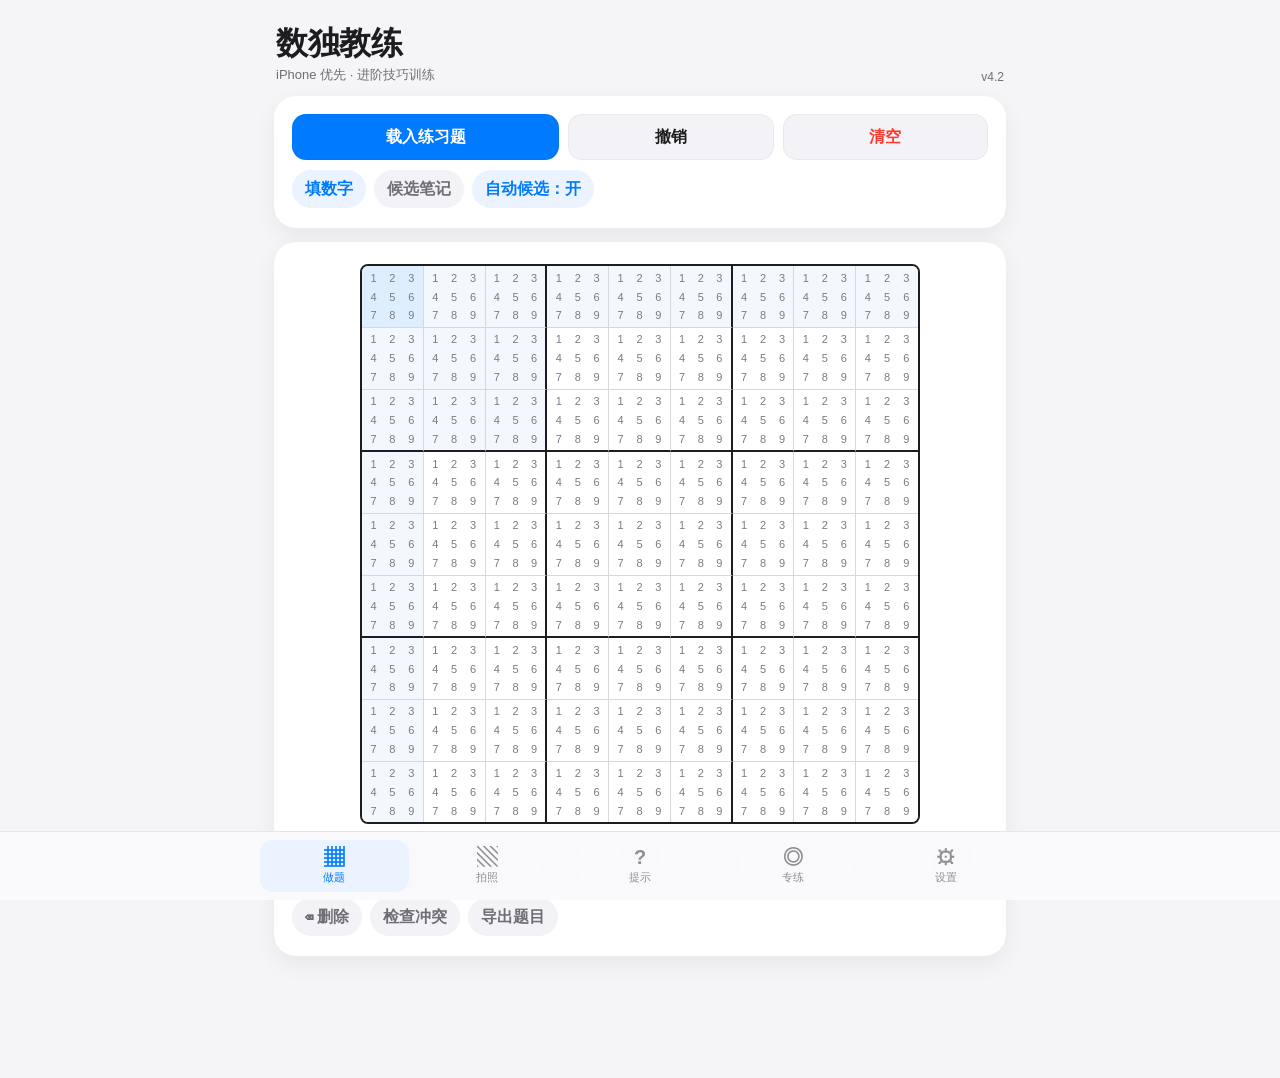
==== commit 05d3fbb5: "Add files via upload" ====
--- a/test/index.html
+++ b/test/index.html
@@ -105,7 +105,7 @@
 <main class="app">
   <header class="topbar">
     <div class="brand"><h1>数独教练</h1><p>iPhone 优先 · 进阶技巧训练</p></div>
-    <div class="version">v4.0</div>
+    <div class="version">v4.2</div>
   </header>
 
   <section id="page-solve" class="page active">
@@ -442,7 +442,7 @@
 function cellGlyph(board,r,c){
   const S=board.width,cell=S/9,pad=cell*.16,N=112;
   const cv=document.createElement('canvas');cv.width=cv.height=N;const cx=cv.getContext('2d',{willReadFrequently:true});
-  cx.drawImage(board,c*cell+pad,r*cell+pad,cell*(1-2*pad),cell*(1-2*pad),0,0,N,N);
+  cx.drawImage(board,c*cell+pad,r*cell+pad,cell-2*pad,cell-2*pad,0,0,N,N);
   const im=cx.getImageData(0,0,N,N),d=im.data,gray=new Float32Array(N*N);
   let mean=0;for(let p=0,k=0;p<gray.length;p++,k+=4){gray[p]=.299*d[k]+.587*d[k+1]+.114*d[k+2];mean+=gray[p]}mean/=gray.length;
   const th=Math.max(55,Math.min(220,mean-38)),bin=new Uint8Array(N*N);
@@ -505,12 +505,27 @@
    if(uncertain.length){
      progress(20,`模板已识别 ${items.length-uncertain.length} 格，${uncertain.length} 格进入 OCR 复核`);
      await loadTesseract();worker=await Tesseract.createWorker('eng',1,{logger:m=>{if(m.status==='recognizing text')progress(24+65*(m.progress||0),'OCR 复核可疑数字')}});
-     await worker.setParameters({tessedit_char_whitelist:'123456789',tessedit_pageseg_mode:'10'});
-     for(let k=0;k<uncertain.length;k++){const it=uncertain[k],{data}=await worker.recognize(it.canvas),txt=(data.text||'').replace(/[^1-9]/g,'');if(txt){state.ocr[it.i]=+txt[0];reviewConfidence[it.i]=Math.round(data.confidence||45)}progress(25+65*(k+1)/uncertain.length,`OCR复核 ${k+1}/${uncertain.length}`)}
+     for(let k=0;k<uncertain.length;k++){
+       const it=uncertain[k];let bestTxt='',bestConf=0;
+       // psm 10 对单个数字最稳定；若漏识别，再用 8 / 13 兜底。
+       for(const psm of ['10','8','13']){
+         await worker.setParameters({tessedit_char_whitelist:'123456789',tessedit_pageseg_mode:psm});
+         const {data}=await worker.recognize(it.canvas),txt=(data.text||'').replace(/[^1-9]/g,''),conf=Math.round(data.confidence||0);
+         if(txt && conf>=bestConf){bestTxt=txt;bestConf=conf}
+         if(bestTxt && bestConf>=70)break;
+       }
+       if(bestTxt){state.ocr[it.i]=+bestTxt[0];reviewConfidence[it.i]=bestConf||45}
+       progress(25+65*(k+1)/uncertain.length,`OCR复核 ${k+1}/${uncertain.length}`)
+     }
    }
-   const bad=reviewConflicts(state.ocr),solv=valuesHaveSolution(state.ocr);renderReview();
-   progress(100,bad.size?`完成：${bad.size} 个冲突格，请修正红色格`:solv?'完成：题面合法且可解，请人工快速复核':'完成：无直接冲突，但题面不可解，请复核橙色格');
-   $('#importOcrBtn').style.display='block'
+   const clueCount=state.ocr.filter(Boolean).length,bad=reviewConflicts(state.ocr),solv=clueCount>=17&&valuesHaveSolution(state.ocr);renderReview();
+   if(clueCount<17){
+     progress(100,`识别失败：只识别到 ${clueCount} 个主数字。请检查四角是否对准数独外框后重试。`);
+     $('#importOcrBtn').style.display='none';
+   }else{
+     progress(100,bad.size?`完成：${bad.size} 个冲突格，请修正红色格`:solv?`完成：识别到 ${clueCount} 个主数字，题面合法且可解，请快速复核`:'完成：无直接冲突，但题面不可解，请复核识别结果');
+     $('#importOcrBtn').style.display='block';
+   }
  }catch(e){console.error(e);progress(0,'识别失败：'+e.message)}
  finally{try{if(worker)await worker.terminate()}catch(e){}$('#recognizeBtn').disabled=false}
 };
@@ -519,6 +534,8 @@
  for(let i=0;i<81;i++){const d=document.createElement('button');d.type='button';d.className='review-cell';if(state.ocr[i]&&reviewConfidence[i]<60)d.classList.add('low');if(bad.has(i))d.style.background='#ffe5e3';d.textContent=state.ocr[i]||'';d.onclick=()=>{const v=prompt(`${name(i)}：输入 1-9；留空代表空格`,state.ocr[i]||'');if(v===null)return;state.ocr[i]=/^[1-9]$/.test(v)?+v:0;reviewConfidence[i]=100;renderReview()};g.appendChild(d)}
 }
 $('#importOcrBtn').onclick=()=>{
+ const clueCount=state.ocr.filter(Boolean).length;
+ if(clueCount<17){alert(`当前只识别到 ${clueCount} 个主数字，不能导入。请重新对齐四角并识别。`);return}
  const bad=reviewConflicts(state.ocr);if(bad.size){alert('仍有行、列或宫冲突，请先修正红色格。');return}
  if(!valuesHaveSolution(state.ocr)){alert('当前题面无法形成可解标准数独，请先复核识别结果。');return}
  snapshot();state.values=[...state.ocr];state.givens=new Set(state.values.map((v,i)=>v?i:-1).filter(i=>i>=0));state.notes=Array.from({length:81},()=>new Set());state.removed=Array.from({length:81},()=>new Set());state.selected=0;clearHintMark();render();
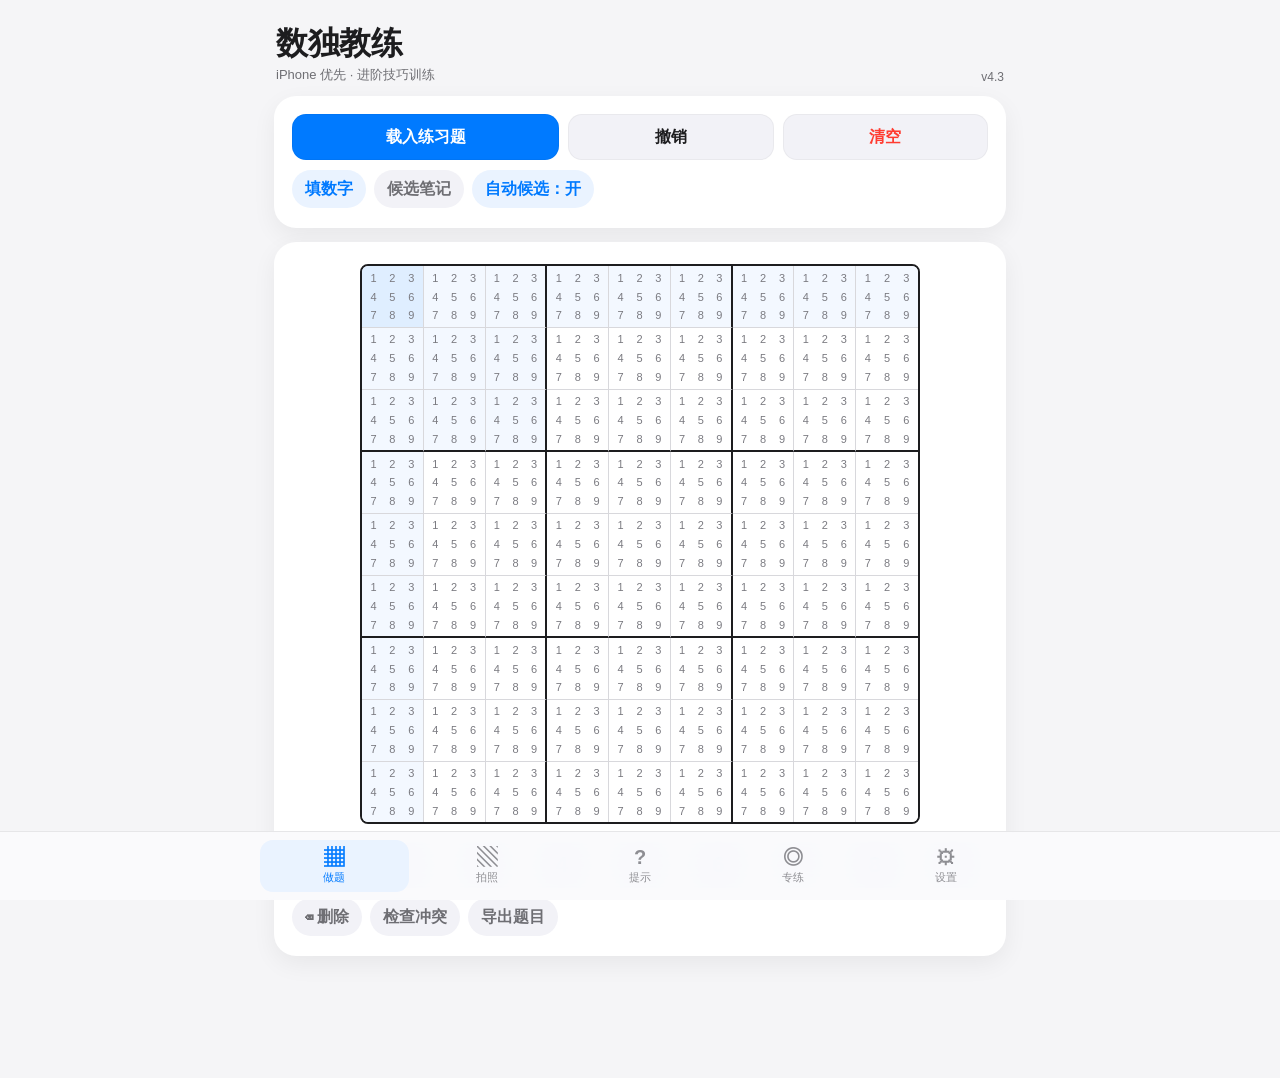
==== commit cd3c03d2: "Add files via upload" ====
--- a/test/index.html
+++ b/test/index.html
@@ -105,7 +105,7 @@
 <main class="app">
   <header class="topbar">
     <div class="brand"><h1>数独教练</h1><p>iPhone 优先 · 进阶技巧训练</p></div>
-    <div class="version">v4.2</div>
+    <div class="version">v4.3</div>
   </header>
 
   <section id="page-solve" class="page active">
@@ -146,7 +146,7 @@
           <button type="button" class="crop-corner" id="corner2" aria-label="右下角"></button>
           <button type="button" class="crop-corner" id="corner3" aria-label="左下角"></button>
         </div>
-        <div class="crop-help">照片载入后，把 4 个蓝点拖到数独外框四个角。新版会先切成 81 格，再过滤小号备注数字，只把“居中、尺寸足够大的主数字”交给 OCR。</div>
+        <div class="crop-help">照片载入后会先自动寻找数独外框。请确认 4 个蓝点落在棋盘四角；如果自动定位不准，再手工拖动。识别时会切成 81 格，并过滤小号候选数字。</div>
       </div>
       <div class="hero-actions" style="margin-top:12px">
         <button class="btn" id="resetCornersBtn" disabled>重置四角</button>
@@ -396,7 +396,7 @@
 $('#photoInput').onchange=e=>{
   const file=e.target.files?.[0]; if(!file)return;
   const img=new Image();
-  img.onload=()=>{photoImage=img;photoRotation=0;drawPhoto();$('#recognizeBtn').disabled=false;$('#resetCornersBtn').disabled=false;$('#rotatePhotoBtn').disabled=false;progress(0,'照片已载入，请先对齐四角')};
+  img.onload=()=>{photoImage=img;photoRotation=0;drawPhoto();$('#recognizeBtn').disabled=false;$('#resetCornersBtn').disabled=false;$('#rotatePhotoBtn').disabled=false;const ok=autoDetectSudoku();progress(0,ok?'已自动定位数独外框；请确认4个蓝点落在棋盘四角':'未能自动定位，请手工拖动4个蓝点到棋盘外框四角')};
   img.src=URL.createObjectURL(file);
 };
 function rotatedDims(){return photoRotation%180===0?[photoImage.naturalWidth,photoImage.naturalHeight]:[photoImage.naturalHeight,photoImage.naturalWidth]}
@@ -415,6 +415,53 @@
   const w=photoCanvas.width,h=photoCanvas.height,m=Math.max(12,Math.min(w,h)*.05);
   photoCorners=[[m,m],[w-m,m],[w-m,h-m],[m,h-m]];updateCorners()
 }
+
+function _clusters(vals){
+  const out=[];
+  for(const v of vals){
+    if(!out.length||v>out[out.length-1][out[out.length-1].length-1]+1)out.push([v]);
+    else out[out.length-1].push(v)
+  }
+  return out.map(a=>Math.round(a.reduce((s,x)=>s+x,0)/a.length))
+}
+function _bestQuad(lines,dim){
+  if(lines.length<4)return null;
+  let best=null,bestScore=1e9;
+  for(let a=0;a<lines.length-3;a++)for(let b=a+1;b<lines.length-2;b++)for(let c=b+1;c<lines.length-1;c++)for(let d=c+1;d<lines.length;d++){
+    const q=[lines[a],lines[b],lines[c],lines[d]],g=[q[1]-q[0],q[2]-q[1],q[3]-q[2]];
+    const m=(g[0]+g[1]+g[2])/3;if(m<dim*.06)continue;
+    const sd=Math.sqrt(g.reduce((s,x)=>s+(x-m)*(x-m),0)/3),span=q[3]-q[0];
+    if(span<dim*.25)continue;
+    const score=sd/(m+1e-6);
+    if(score<bestScore){bestScore=score;best=q}
+  }
+  return bestScore<.12?best:null
+}
+function autoDetectSudoku(){
+  if(!photoImage)return false;
+  const W=photoCanvas.width,H=photoCanvas.height,im=photoCtx.getImageData(0,0,W,H).data;
+  // Major 3x3 lines are much darker/longer than ordinary cell lines in the
+  // two screenshot styles used in regression tests.
+  const dark=new Uint8Array(W*H);
+  for(let p=0,k=0;p<dark.length;p++,k+=4){
+    const g=.299*im[k]+.587*im[k+1]+.114*im[k+2];dark[p]=g<145?1:0
+  }
+  const hs=[],vs=[];
+  for(let y=0;y<H;y++){
+    let run=0,max=0;for(let x=0;x<W;x++){if(dark[y*W+x]){run++;if(run>max)max=run}else run=0}
+    if(max/W>.48)hs.push(y)
+  }
+  for(let x=0;x<W;x++){
+    let run=0,max=0;for(let y=0;y<H;y++){if(dark[y*W+x]){run++;if(run>max)max=run}else run=0}
+    if(max/H>.30)vs.push(x)
+  }
+  const hy=_bestQuad(_clusters(hs),H),vx=_bestQuad(_clusters(vs),W);
+  if(!hy||!vx)return false;
+  const hspan=hy[3]-hy[0],vspan=vx[3]-vx[0],ratio=hspan/vspan;
+  if(ratio<.82||ratio>1.18)return false;
+  photoCorners=[[vx[0],hy[0]],[vx[3],hy[0]],[vx[3],hy[3]],[vx[0],hy[3]]];
+  updateCorners();return true
+}
 function updateCorners(){
   const rect=photoCanvas.getBoundingClientRect(),sx=rect.width/photoCanvas.width,sy=rect.height/photoCanvas.height;
   cornerEls.forEach((el,i)=>{el.style.left=photoCorners[i][0]*sx+'px';el.style.top=photoCorners[i][1]*sy+'px'})
@@ -427,7 +474,7 @@
   el.addEventListener('pointermove',move);el.addEventListener('pointerup',()=>drag=false);el.addEventListener('pointercancel',()=>drag=false)
 });
 $('#resetCornersBtn').onclick=resetCorners;
-$('#rotatePhotoBtn').onclick=()=>{photoRotation=(photoRotation+90)%360;drawPhoto()};
+$('#rotatePhotoBtn').onclick=()=>{photoRotation=(photoRotation+90)%360;drawPhoto();const ok=autoDetectSudoku();progress(0,ok?'旋转完成并已重新定位棋盘':'旋转完成，请手工对齐四角')};
 
 function solve8(A,b){const n=8,M=A.map((r,i)=>[...r,b[i]]);for(let c=0;c<n;c++){let p=c;for(let r=c+1;r<n;r++)if(Math.abs(M[r][c])>Math.abs(M[p][c]))p=r;[M[c],M[p]]=[M[p],M[c]];const d=M[c][c];if(Math.abs(d)<1e-10)throw new Error('四角位置无效');for(let j=c;j<=n;j++)M[c][j]/=d;for(let r=0;r<n;r++)if(r!==c){const f=M[r][c];for(let j=c;j<=n;j++)M[r][j]-=f*M[c][j]}}return M.map(r=>r[n])}
 function homography(dst,src){const A=[],b=[];for(let k=0;k<4;k++){const [x,y]=dst[k],[u,v]=src[k];A.push([x,y,1,0,0,0,-u*x,-u*y]);b.push(u);A.push([0,0,0,x,y,1,-v*x,-v*y]);b.push(v)}return [...solve8(A,b),1]}
@@ -500,22 +547,25 @@
    const board=warpBoard(720),items=[];state.ocr=Array(81).fill(0);reviewConfidence=Array(81).fill(0);
    for(let r=0;r<9;r++)for(let c=0;c<9;c++){const a=cellGlyph(board,r,c);if(a.isMain)items.push({i:idx(r,c),...a})}
    progress(15,`已过滤小号备注：检测到 ${items.length} 个主数字格`);
-   const uncertain=[];
-   for(const it of items){const t=templateDigit(it.canvas);if(t.value){state.ocr[it.i]=t.value;reviewConfidence[it.i]=t.confidence}else uncertain.push(it)}
-   if(uncertain.length){
-     progress(20,`模板已识别 ${items.length-uncertain.length} 格，${uncertain.length} 格进入 OCR 复核`);
-     await loadTesseract();worker=await Tesseract.createWorker('eng',1,{logger:m=>{if(m.status==='recognizing text')progress(24+65*(m.progress||0),'OCR 复核可疑数字')}});
-     for(let k=0;k<uncertain.length;k++){
-       const it=uncertain[k];let bestTxt='',bestConf=0;
-       // psm 10 对单个数字最稳定；若漏识别，再用 8 / 13 兜底。
+   if(items.length){
+     progress(20,`检测到 ${items.length} 个主数字，开始逐格 OCR`);
+     await loadTesseract();
+     worker=await Tesseract.createWorker('eng',1,{logger:m=>{if(m.status==='loading language traineddata')progress(21,'加载数字模型')}});
+     for(let k=0;k<items.length;k++){
+       const it=items[k],reads=[];
        for(const psm of ['10','8','13']){
          await worker.setParameters({tessedit_char_whitelist:'123456789',tessedit_pageseg_mode:psm});
          const {data}=await worker.recognize(it.canvas),txt=(data.text||'').replace(/[^1-9]/g,''),conf=Math.round(data.confidence||0);
-         if(txt && conf>=bestConf){bestTxt=txt;bestConf=conf}
-         if(bestTxt && bestConf>=70)break;
+         if(txt)reads.push({v:+txt[0],c:conf});
        }
-       if(bestTxt){state.ocr[it.i]=+bestTxt[0];reviewConfidence[it.i]=bestConf||45}
-       progress(25+65*(k+1)/uncertain.length,`OCR复核 ${k+1}/${uncertain.length}`)
+       if(reads.length){
+         const score={};
+         for(const r of reads)score[r.v]=(score[r.v]||0)+1+r.c/200;
+         const ranked=Object.keys(score).map(Number).sort((a,b)=>score[b]-score[a]);
+         state.ocr[it.i]=ranked[0];
+         reviewConfidence[it.i]=Math.min(100,Math.round((score[ranked[0]]/3)*70));
+       }
+       progress(22+70*(k+1)/items.length,`OCR ${k+1}/${items.length} · ${name(it.i)}`)
      }
    }
    const clueCount=state.ocr.filter(Boolean).length,bad=reviewConflicts(state.ocr),solv=clueCount>=17&&valuesHaveSolution(state.ocr);renderReview();
